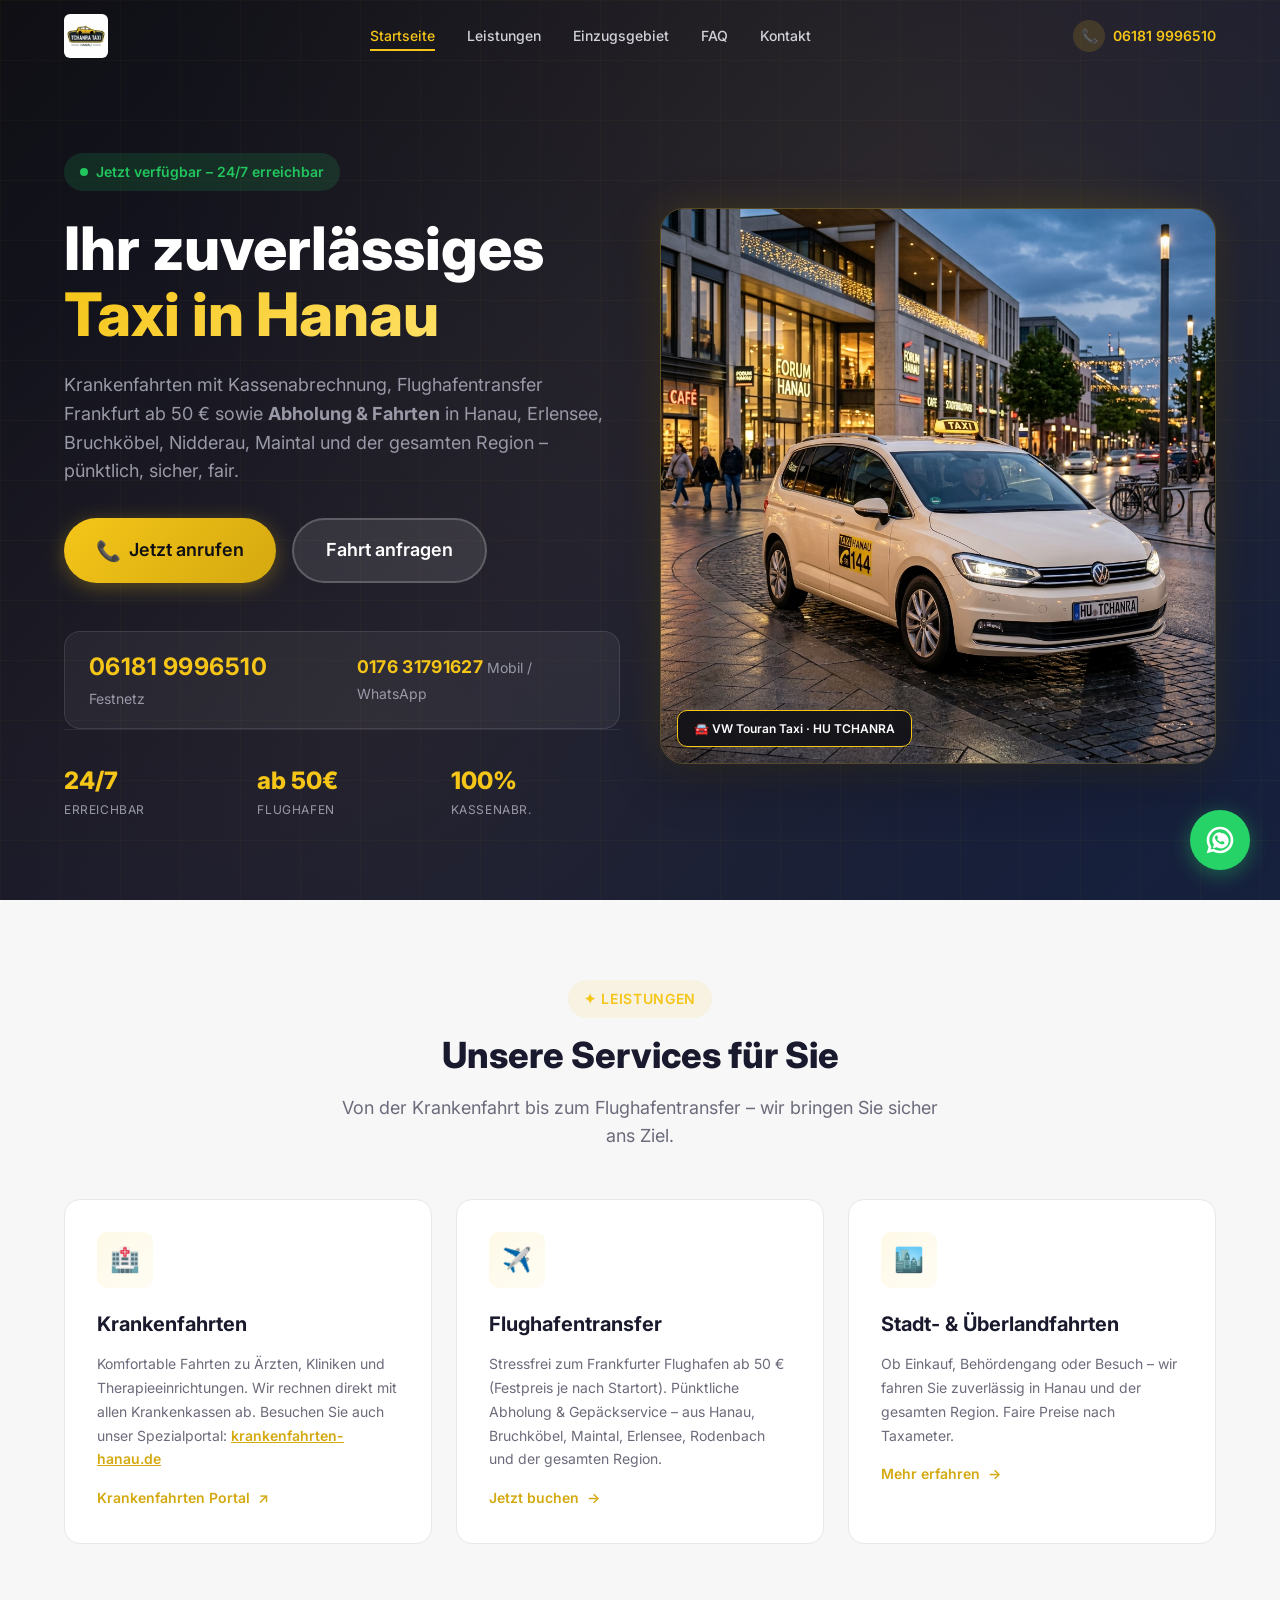
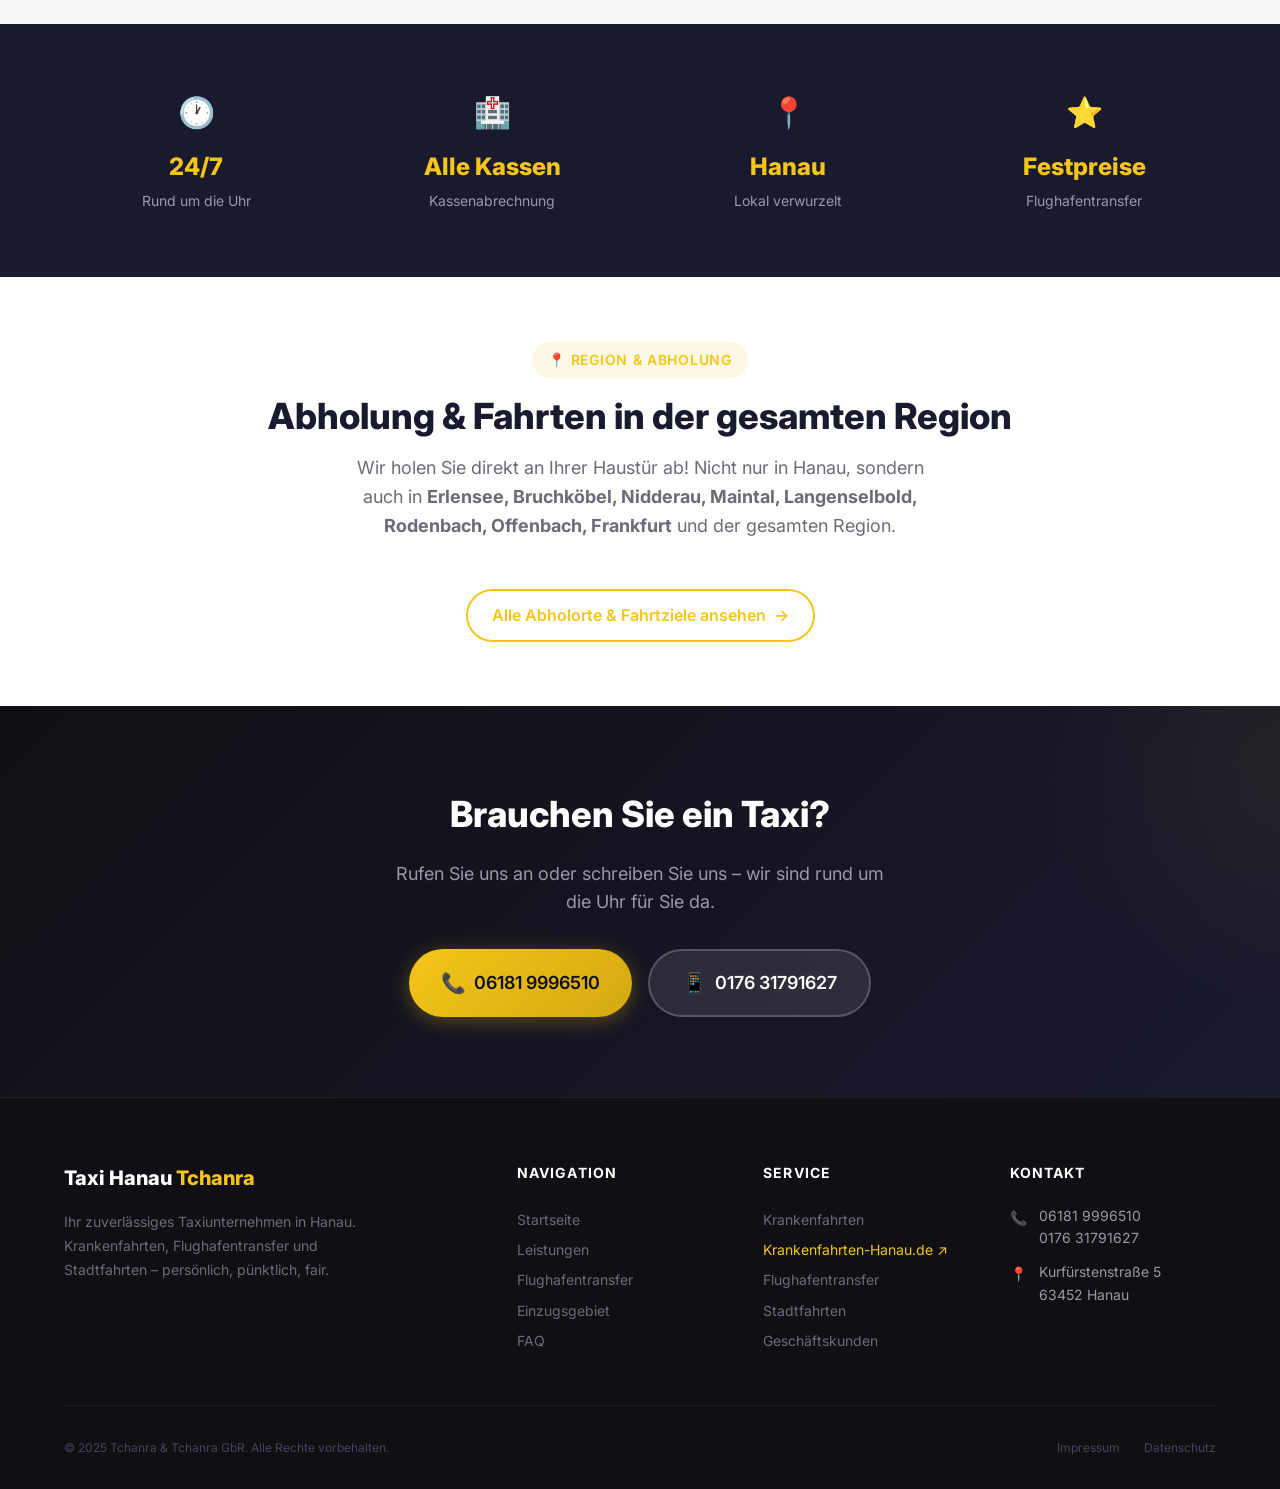
==== index.html @ 3e9ccf95 "Fix WhatsApp link phone number to 017631791627" ====
<!DOCTYPE html>
<html lang="de">
<head>
  <meta charset="UTF-8">
  <meta name="viewport" content="width=device-width, initial-scale=1.0">

  <!-- SEO -->
  <title>Taxi Hanau Tchanra – Ihr zuverlässiges Taxi in Hanau | Krankenfahrten & Flughafentransfer</title>
  <meta name="description" content="Taxi Hanau Tchanra – Ihr Taxiunternehmen in Hanau. Krankenfahrten mit Kassenabrechnung, Flughafentransfer Frankfurt ab 50 €, Stadt- & Überlandfahrten. Jetzt anrufen: 06181 9996510">
  <meta name="keywords" content="Taxi Hanau, Taxi Hanau bestellen, Krankenfahrten Hanau, Flughafentransfer Hanau Frankfurt, Taxi Tchanra">
  <meta name="robots" content="index, follow">
  <link rel="canonical" href="https://taxi-hanau-tchanra.de/">

  <!-- Open Graph -->
  <meta property="og:title" content="Taxi Hanau Tchanra – Ihr zuverlässiges Taxi in Hanau">
  <meta property="og:description" content="Krankenfahrten, Flughafentransfer Frankfurt ab 50 €, Stadt- & Überlandfahrten. 24/7 erreichbar.">
  <meta property="og:type" content="website">
  <meta property="og:url" content="https://taxi-hanau-tchanra.de/">
  <meta property="og:locale" content="de_DE">

  <!-- Security Headers -->
  <meta http-equiv="X-Content-Type-Options" content="nosniff">
  <meta http-equiv="X-Frame-Options" content="SAMEORIGIN">
  <meta http-equiv="Referrer-Policy" content="strict-origin-when-cross-origin">

  <!-- Styles -->
  <link rel="stylesheet" href="css/style.css">

  <!-- Favicon -->
  <link rel="icon" href="data:image/svg+xml,<svg xmlns='http://www.w3.org/2000/svg' viewBox='0 0 100 100'><text y='.9em' font-size='90'>🚕</text></svg>">

  <!-- Schema.org Structured Data -->
  <script type="application/ld+json">
  {
    "@context": "https://schema.org",
    "@type": "TaxiService",
    "name": "Taxi Hanau Tchanra",
    "alternateName": "Tchanra & Tchanra GbR",
    "description": "Taxiunternehmen in Hanau mit Schwerpunkt auf Krankenfahrten und Flughafentransfers.",
    "url": "https://taxi-hanau-tchanra.de",
    "telephone": ["+4961819996510", "+4917631791627"],
    "address": {
      "@type": "PostalAddress",
      "streetAddress": "Kurfürstenstraße 5",
      "addressLocality": "Hanau",
      "postalCode": "63452",
      "addressRegion": "Hessen",
      "addressCountry": "DE"
    },
    "geo": {
      "@type": "GeoCoordinates",
      "latitude": "50.1268",
      "longitude": "8.9169"
    },
    "openingHoursSpecification": {
      "@type": "OpeningHoursSpecification",
      "dayOfWeek": ["Monday","Tuesday","Wednesday","Thursday","Friday","Saturday","Sunday"],
      "opens": "00:00",
      "closes": "23:59"
    },
    "areaServed": [
      {"@type": "City", "name": "Hanau"},
      {"@type": "City", "name": "Frankfurt am Main"},
      {"@type": "City", "name": "Offenbach am Main"},
      {"@type": "City", "name": "Maintal"},
      {"@type": "City", "name": "Bruchköbel"},
      {"@type": "City", "name": "Erlensee"},
      {"@type": "City", "name": "Langenselbold"},
      {"@type": "City", "name": "Rodenbach"},
      {"@type": "City", "name": "Großkrotzenburg"},
      {"@type": "City", "name": "Nidderau"},
      {"@type": "City", "name": "Gelnhausen"},
      {"@type": "City", "name": "Rodgau"}
    ],
    "priceRange": "€€",
    "paymentAccepted": "Cash, EC-Karte, Kreditkarte",
    "currenciesAccepted": "EUR"
  }
  </script>
</head>
<body>

  <!-- Skip to Content -->
  <a href="#main" class="skip-link">Zum Inhalt springen</a>

  <!-- ===== HEADER ===== -->
  <header class="header header--transparent" role="banner">
    <div class="container header__inner">
      <a href="index.html" class="header__logo" aria-label="Taxi Hanau Tchanra – Startseite">
        <img src="images/logo.png" alt="Taxi Hanau Tchanra Logo" class="header__logo-img">
      </a>

      <nav class="header__nav" role="navigation" aria-label="Hauptnavigation">
        <a href="index.html" class="header__nav-link header__nav-link--active">Startseite</a>
        <a href="leistungen.html" class="header__nav-link">Leistungen</a>
        <a href="einzugsgebiet.html" class="header__nav-link">Einzugsgebiet</a>
        <a href="faq.html" class="header__nav-link">FAQ</a>
        <a href="kontakt.html" class="header__nav-link">Kontakt</a>
      </nav>

      <a href="tel:+4961819996510" class="header__phone" data-tracking="phone-header" aria-label="Jetzt anrufen: 06181 9996510">
        <span class="header__phone-icon" aria-hidden="true">📞</span>
        <span>06181 9996510</span>
      </a>

      <button class="burger" aria-label="Menü öffnen" aria-expanded="false" aria-controls="main-nav">
        <span class="burger__line"></span>
        <span class="burger__line"></span>
        <span class="burger__line"></span>
      </button>
    </div>
  </header>

  <!-- ===== HERO ===== -->
  <main id="main">
    <section class="hero" aria-label="Willkommen bei Taxi Hanau Tchanra">
      <div class="hero__bg">
        <div class="hero__bg-grid"></div>
      </div>
      <div class="hero__float hero__float--1"></div>
      <div class="hero__float hero__float--2"></div>

      <div class="container">
        <div class="hero__grid">
          <div class="hero__content">
            <div class="hero__badge">
              <span class="hero__badge-dot" aria-hidden="true"></span>
              Jetzt verfügbar – 24/7 erreichbar
            </div>

            <h1 class="hero__title">
              Ihr zuverlässiges<br>
              <span class="hero__title-highlight">Taxi in Hanau</span>
            </h1>

            <p class="hero__subtitle">
              Krankenfahrten mit Kassenabrechnung, Flughafentransfer Frankfurt ab 50&nbsp;€ sowie 
              <strong>Abholung &amp; Fahrten</strong> in Hanau, Erlensee, Bruchköbel, Nidderau, Maintal und der gesamten Region – pünktlich, sicher, fair.
            </p>

            <div class="hero__actions">
              <a href="tel:+4961819996510" class="btn btn-primary btn-lg" data-tracking="cta-hero-call" id="hero-cta-call">
                <span class="btn-icon" aria-hidden="true">📞</span>
                Jetzt anrufen
              </a>
              <a href="kontakt.html" class="btn btn-secondary btn-lg" data-tracking="cta-hero-contact" id="hero-cta-contact">
                Fahrt anfragen
              </a>
            </div>

            <div class="hero__phone-main">
              <div>
                <a href="tel:+4961819996510" class="hero__phone-number">06181 9996510</a>
                <span class="hero__phone-label">Festnetz</span>
              </div>
              <div style="margin-left: 1.5rem;">
                <a href="tel:+4917631791627" class="hero__phone-number" style="font-size:1.1rem;">0176 31791627</a>
                <span class="hero__phone-label">Mobil / WhatsApp</span>
              </div>
            </div>

            <div class="hero__stats">
              <div>
                <div class="hero__stat-value">24/7</div>
                <div class="hero__stat-label">Erreichbar</div>
              </div>
              <div>
                <div class="hero__stat-value">ab 50€</div>
                <div class="hero__stat-label">Flughafen</div>
              </div>
              <div>
                <div class="hero__stat-value">100%</div>
                <div class="hero__stat-label">Kassenabr.</div>
              </div>
            </div>
          </div>

          <!-- Hero Media (Touran Photo) -->
          <div class="hero__media">
            <img src="images/hero-touran.jpg" alt="Taxi Hanau Tchanra VW Touran" class="hero__img">
            <div class="hero__media-tag">🚘 VW Touran Taxi · HU TCHANRA</div>
          </div>
        </div>
      </div>
    </section>

    <!-- ===== SERVICES ===== -->
    <section class="services" id="services" aria-label="Unsere Leistungen">
      <div class="container">
        <div class="text-center">
          <span class="section-badge reveal">✦ Leistungen</span>
          <h2 class="section-title reveal">Unsere Services für Sie</h2>
          <p class="section-subtitle reveal">Von der Krankenfahrt bis zum Flughafentransfer – wir bringen Sie sicher ans Ziel.</p>
        </div>

        <div class="services__grid">
          <!-- Krankenfahrten -->
          <div class="service-card reveal" id="service-krankenfahrten">
            <div class="service-card__icon" aria-hidden="true">🏥</div>
            <h3 class="service-card__title">Krankenfahrten</h3>
            <p class="service-card__text">
              Komfortable Fahrten zu Ärzten, Kliniken und Therapieeinrichtungen. 
              Wir rechnen direkt mit allen Krankenkassen ab. 
              Besuchen Sie auch unser Spezialportal: <a href="https://krankenfahrten-hanau.de/" target="_blank" rel="noopener noreferrer" style="color: var(--color-gold-dark); font-weight:600; text-decoration:underline;">krankenfahrten-hanau.de</a>
            </p>
            <a href="https://krankenfahrten-hanau.de/" target="_blank" rel="noopener noreferrer" class="service-card__link">
              Krankenfahrten Portal <span aria-hidden="true">↗</span>
            </a>
          </div>

          <!-- Flughafentransfer -->
          <div class="service-card reveal" id="service-flughafentransfer">
            <div class="service-card__icon" aria-hidden="true">✈️</div>
            <h3 class="service-card__title">Flughafentransfer</h3>
            <p class="service-card__text">
              Stressfrei zum Frankfurter Flughafen ab 50&nbsp;€ (Festpreis je nach Startort). 
              Pünktliche Abholung &amp; Gepäckservice – aus Hanau, Bruchköbel, Maintal, Erlensee, Rodenbach und der gesamten Region.
            </p>
            <a href="flughafentransfer.html" class="service-card__link">
              Jetzt buchen <span aria-hidden="true">→</span>
            </a>
          </div>

          <!-- Stadtfahrten -->
          <div class="service-card reveal" id="service-stadtfahrten">
            <div class="service-card__icon" aria-hidden="true">🏙️</div>
            <h3 class="service-card__title">Stadt- & Überlandfahrten</h3>
            <p class="service-card__text">
              Ob Einkauf, Behördengang oder Besuch – wir fahren Sie zuverlässig 
              in Hanau und der gesamten Region. Faire Preise nach Taxameter.
            </p>
            <a href="leistungen.html#stadtfahrten" class="service-card__link">
              Mehr erfahren <span aria-hidden="true">→</span>
            </a>
          </div>
        </div>
      </div>
    </section>

    <!-- ===== TRUST BAR ===== -->
    <section class="trust" aria-label="Warum Taxi Tchanra?">
      <div class="container">
        <div class="trust__grid">
          <div class="trust__item reveal">
            <div class="trust__icon" aria-hidden="true">🕐</div>
            <div class="trust__value">24/7</div>
            <div class="trust__label">Rund um die Uhr</div>
          </div>
          <div class="trust__item reveal">
            <div class="trust__icon" aria-hidden="true">🏥</div>
            <div class="trust__value">Alle Kassen</div>
            <div class="trust__label">Kassenabrechnung</div>
          </div>
          <div class="trust__item reveal">
            <div class="trust__icon" aria-hidden="true">📍</div>
            <div class="trust__value">Hanau</div>
            <div class="trust__label">Lokal verwurzelt</div>
          </div>
          <div class="trust__item reveal">
            <div class="trust__icon" aria-hidden="true">⭐</div>
            <div class="trust__value">Festpreise</div>
            <div class="trust__label">Flughafentransfer</div>
          </div>
        </div>
      </div>
    </section>

    <!-- ===== EINZUGSGEBIET PREVIEW ===== -->
    <section class="content-section" aria-label="Unser Einzugsgebiet">
      <div class="container text-center">
        <span class="section-badge reveal">📍 Region &amp; Abholung</span>
        <h2 class="section-title reveal">Abholung &amp; Fahrten in der gesamten Region</h2>
        <p class="section-subtitle reveal">
          Wir holen Sie direkt an Ihrer Haustür ab! Nicht nur in Hanau, sondern auch in 
          <strong>Erlensee, Bruchköbel, Nidderau, Maintal, Langenselbold, Rodenbach, Offenbach, Frankfurt</strong> 
          und der gesamten Region.
        </p>
        <a href="einzugsgebiet.html" class="btn btn-outline reveal">
          Alle Abholorte &amp; Fahrtziele ansehen <span aria-hidden="true">→</span>
        </a>
      </div>
    </section>

    <!-- ===== CTA ===== -->
    <section class="cta-section" aria-label="Jetzt Taxi bestellen">
      <div class="container cta-section__inner">
        <h2 class="cta-section__title reveal">Brauchen Sie ein Taxi?</h2>
        <p class="cta-section__text reveal">
          Rufen Sie uns an oder schreiben Sie uns – wir sind rund um die Uhr für Sie da.
        </p>
        <div class="cta-section__actions reveal">
          <a href="tel:+4961819996510" class="btn btn-primary btn-lg" data-tracking="cta-bottom-call" id="bottom-cta-call">
            <span class="btn-icon" aria-hidden="true">📞</span>
            06181 9996510
          </a>
          <a href="tel:+4917631791627" class="btn btn-secondary btn-lg" data-tracking="cta-bottom-mobile" id="bottom-cta-mobile">
            <span class="btn-icon" aria-hidden="true">📱</span>
            0176 31791627
          </a>
        </div>
      </div>
    </section>
  </main>

  <!-- ===== FOOTER ===== -->
  <footer class="footer" role="contentinfo">
    <div class="container">
      <div class="footer__grid">
        <div>
          <div class="footer__brand-name">Taxi Hanau <span class="text-gold">Tchanra</span></div>
          <p class="footer__brand-text">
            Ihr zuverlässiges Taxiunternehmen in Hanau. Krankenfahrten, 
            Flughafentransfer und Stadtfahrten – persönlich, pünktlich, fair.
          </p>
        </div>

        <div>
          <h3 class="footer__heading">Navigation</h3>
          <a href="index.html" class="footer__link">Startseite</a>
          <a href="leistungen.html" class="footer__link">Leistungen</a>
          <a href="flughafentransfer.html" class="footer__link">Flughafentransfer</a>
          <a href="einzugsgebiet.html" class="footer__link">Einzugsgebiet</a>
          <a href="faq.html" class="footer__link">FAQ</a>
        </div>

        <div>
          <h3 class="footer__heading">Service</h3>
          <a href="leistungen.html#krankenfahrten" class="footer__link">Krankenfahrten</a>
          <a href="https://krankenfahrten-hanau.de/" target="_blank" rel="noopener noreferrer" class="footer__link" style="color: var(--color-gold);">Krankenfahrten-Hanau.de ↗</a>
          <a href="flughafentransfer.html" class="footer__link">Flughafentransfer</a>
          <a href="leistungen.html#stadtfahrten" class="footer__link">Stadtfahrten</a>
          <a href="leistungen.html#geschaeftskunden" class="footer__link">Geschäftskunden</a>
        </div>

        <div>
          <h3 class="footer__heading">Kontakt</h3>
          <div class="footer__contact-item">
            <span class="footer__contact-icon" aria-hidden="true">📞</span>
            <div>
              <a href="tel:+4961819996510">06181 9996510</a><br>
              <a href="tel:+4917631791627">0176 31791627</a>
            </div>
          </div>
          <div class="footer__contact-item">
            <span class="footer__contact-icon" aria-hidden="true">📍</span>
            <div>Kurfürstenstraße 5<br>63452 Hanau</div>
          </div>
        </div>
      </div>

      <div class="footer__bottom">
        <p class="footer__copyright">&copy; 2025 Tchanra &amp; Tchanra GbR. Alle Rechte vorbehalten.</p>
        <div class="footer__legal">
          <a href="kontakt.html#impressum">Impressum</a>
          <a href="kontakt.html#datenschutz">Datenschutz</a>
        </div>
      </div>
    </div>
  </footer>

  <!-- ===== MOBILE STICKY CTA ===== -->
  <div class="mobile-cta" aria-label="Schnellkontakt">
    <div class="mobile-cta__inner">
      <a href="tel:+4961819996510" class="mobile-cta__btn mobile-cta__btn--primary" data-tracking="mobile-sticky-call">
        📞 Anrufen
      </a>
      <a href="kontakt.html" class="mobile-cta__btn mobile-cta__btn--secondary" data-tracking="mobile-sticky-contact">
        ✉️ Nachricht
      </a>
    </div>
  </div>

  <!-- Scripts -->
  <script src="js/main.js"></script>
</body>
</html>
---- css/style.css ----
/* ============================================================
   TAXI HANAU TCHANRA – Design System
   Modern, mobile-first, taxi-themed (black/gold)
   ============================================================ */

/* ---------- Google Fonts ---------- */
@import url('https://fonts.googleapis.com/css2?family=Inter:wght@400;500;600;700;800&display=swap');

/* ---------- CSS Custom Properties ---------- */
:root {
  /* Colors */
  --color-black: #0f0f14;
  --color-dark: #1a1a2e;
  --color-dark-2: #16213e;
  --color-dark-card: #1e1e30;
  --color-gold: #f5c518;
  --color-gold-dark: #d4a910;
  --color-gold-light: #ffe066;
  --color-white: #ffffff;
  --color-gray-100: #f7f7f8;
  --color-gray-200: #e8e8ec;
  --color-gray-300: #d1d1d8;
  --color-gray-400: #9999a7;
  --color-gray-500: #6b6b7b;
  --color-gray-600: #45455a;
  --color-green: #22c55e;
  --color-red: #ef4444;

  /* Typography */
  --font-family: 'Inter', -apple-system, BlinkMacSystemFont, 'Segoe UI', sans-serif;
  --fs-xs: 0.75rem;
  --fs-sm: 0.875rem;
  --fs-base: 1rem;
  --fs-lg: 1.125rem;
  --fs-xl: 1.25rem;
  --fs-2xl: 1.5rem;
  --fs-3xl: 1.875rem;
  --fs-4xl: 2.25rem;
  --fs-5xl: 3rem;
  --fs-6xl: 3.75rem;

  /* Spacing */
  --space-1: 0.25rem;
  --space-2: 0.5rem;
  --space-3: 0.75rem;
  --space-4: 1rem;
  --space-5: 1.25rem;
  --space-6: 1.5rem;
  --space-8: 2rem;
  --space-10: 2.5rem;
  --space-12: 3rem;
  --space-16: 4rem;
  --space-20: 5rem;
  --space-24: 6rem;

  /* Layout */
  --max-width: 1200px;
  --header-height: 72px;

  /* Border Radius */
  --radius-sm: 6px;
  --radius-md: 10px;
  --radius-lg: 16px;
  --radius-xl: 24px;
  --radius-full: 9999px;

  /* Shadows */
  --shadow-sm: 0 1px 3px rgba(0,0,0,0.12);
  --shadow-md: 0 4px 12px rgba(0,0,0,0.15);
  --shadow-lg: 0 8px 30px rgba(0,0,0,0.2);
  --shadow-xl: 0 16px 50px rgba(0,0,0,0.3);
  --shadow-gold: 0 4px 20px rgba(245,197,24,0.3);
  --shadow-gold-lg: 0 8px 40px rgba(245,197,24,0.4);

  /* Transitions */
  --transition-fast: 0.15s ease;
  --transition-base: 0.3s ease;
  --transition-slow: 0.5s ease;
  --transition-spring: 0.4s cubic-bezier(0.34, 1.56, 0.64, 1);
}

/* ---------- Reset & Base ---------- */
*, *::before, *::after {
  margin: 0;
  padding: 0;
  box-sizing: border-box;
}

html {
  scroll-behavior: smooth;
  -webkit-text-size-adjust: 100%;
}

body {
  font-family: var(--font-family);
  font-size: var(--fs-base);
  line-height: 1.6;
  color: var(--color-dark);
  background-color: var(--color-white);
  -webkit-font-smoothing: antialiased;
  -moz-osx-font-smoothing: grayscale;
  overflow-x: hidden;
}

img {
  max-width: 100%;
  height: auto;
  display: block;
}

a {
  color: inherit;
  text-decoration: none;
  transition: color var(--transition-fast);
}

ul, ol {
  list-style: none;
}

button, input, textarea, select {
  font-family: inherit;
  font-size: inherit;
  border: none;
  outline: none;
  background: none;
}

button {
  cursor: pointer;
}

/* ---------- Utility Classes ---------- */
.container {
  width: 100%;
  max-width: var(--max-width);
  margin: 0 auto;
  padding: 0 var(--space-6);
}

.sr-only {
  position: absolute;
  width: 1px;
  height: 1px;
  padding: 0;
  margin: -1px;
  overflow: hidden;
  clip: rect(0,0,0,0);
  white-space: nowrap;
  border: 0;
}

.section-padding {
  padding: var(--space-20) 0;
}

.text-center {
  text-align: center;
}

.text-gold {
  color: var(--color-gold);
}

/* ---------- Typography ---------- */
.section-badge {
  display: inline-flex;
  align-items: center;
  gap: var(--space-2);
  padding: var(--space-2) var(--space-4);
  border-radius: var(--radius-full);
  background: rgba(245, 197, 24, 0.1);
  color: var(--color-gold);
  font-size: var(--fs-sm);
  font-weight: 600;
  text-transform: uppercase;
  letter-spacing: 0.05em;
  margin-bottom: var(--space-4);
}

.section-title {
  font-size: var(--fs-3xl);
  font-weight: 800;
  line-height: 1.2;
  margin-bottom: var(--space-4);
}

.section-subtitle {
  font-size: var(--fs-lg);
  color: var(--color-gray-500);
  max-width: 600px;
  margin: 0 auto var(--space-12);
}

@media (min-width: 768px) {
  .section-title {
    font-size: var(--fs-4xl);
  }
}

/* ---------- Buttons ---------- */
.btn {
  display: inline-flex;
  align-items: center;
  justify-content: center;
  gap: var(--space-2);
  padding: var(--space-3) var(--space-6);
  border-radius: var(--radius-full);
  font-weight: 600;
  font-size: var(--fs-base);
  text-align: center;
  transition: all var(--transition-base);
  white-space: nowrap;
  position: relative;
  overflow: hidden;
}

.btn::after {
  content: '';
  position: absolute;
  inset: 0;
  border-radius: inherit;
  opacity: 0;
  transition: opacity var(--transition-fast);
  background: linear-gradient(135deg, rgba(255,255,255,0.2), transparent);
}

.btn:hover::after {
  opacity: 1;
}

.btn-primary {
  background: linear-gradient(135deg, var(--color-gold), var(--color-gold-dark));
  color: var(--color-black);
  box-shadow: var(--shadow-gold);
}

.btn-primary:hover {
  transform: translateY(-2px);
  box-shadow: var(--shadow-gold-lg);
}

.btn-primary:active {
  transform: translateY(0);
}

.btn-secondary {
  background: rgba(255,255,255,0.1);
  color: var(--color-white);
  border: 2px solid rgba(255,255,255,0.2);
  backdrop-filter: blur(10px);
}

.btn-secondary:hover {
  background: rgba(255,255,255,0.2);
  border-color: var(--color-gold);
  color: var(--color-gold);
  transform: translateY(-2px);
}

.btn-outline {
  background: transparent;
  color: var(--color-gold);
  border: 2px solid var(--color-gold);
}

.btn-outline:hover {
  background: var(--color-gold);
  color: var(--color-black);
  transform: translateY(-2px);
  box-shadow: var(--shadow-gold);
}

.btn-lg {
  padding: var(--space-4) var(--space-8);
  font-size: var(--fs-lg);
}

.btn-icon {
  font-size: var(--fs-xl);
}

/* ---------- Header / Navigation ---------- */
.header {
  position: fixed;
  top: 0;
  left: 0;
  right: 0;
  z-index: 1000;
  height: var(--header-height);
  transition: all var(--transition-base);
}

.header--transparent {
  background: transparent;
}

.header--scrolled {
  background: rgba(15, 15, 20, 0.95);
  backdrop-filter: blur(20px);
  box-shadow: 0 2px 20px rgba(0,0,0,0.3);
}

.header__inner {
  display: flex;
  align-items: center;
  justify-content: space-between;
  height: 100%;
}

.header__logo {
  display: flex;
  align-items: center;
  gap: var(--space-3);
  font-size: var(--fs-xl);
  font-weight: 800;
  color: var(--color-white);
  z-index: 1001;
}

.header__logo-icon {
  width: 40px;
  height: 40px;
  border-radius: var(--radius-md);
  background: linear-gradient(135deg, var(--color-gold), var(--color-gold-dark));
  display: flex;
  align-items: center;
  justify-content: center;
  font-size: var(--fs-xl);
  color: var(--color-black);
}

.header__nav {
  display: none;
}

.header__nav--open {
  display: flex;
  position: fixed;
  inset: 0;
  background: rgba(15, 15, 20, 0.98);
  backdrop-filter: blur(20px);
  flex-direction: column;
  align-items: center;
  justify-content: center;
  gap: var(--space-8);
  z-index: 1000;
}

.header__nav-link {
  color: var(--color-gray-300);
  font-weight: 500;
  font-size: var(--fs-lg);
  transition: color var(--transition-fast);
  position: relative;
}

.header__nav-link::after {
  content: '';
  position: absolute;
  bottom: -4px;
  left: 0;
  width: 0;
  height: 2px;
  background: var(--color-gold);
  transition: width var(--transition-base);
}

.header__nav-link:hover,
.header__nav-link--active {
  color: var(--color-gold);
}

.header__nav-link:hover::after,
.header__nav-link--active::after {
  width: 100%;
}

.header__phone {
  display: none;
  align-items: center;
  gap: var(--space-2);
  color: var(--color-gold);
  font-weight: 600;
  font-size: var(--fs-sm);
}

.header__phone-icon {
  width: 32px;
  height: 32px;
  border-radius: var(--radius-full);
  background: rgba(245,197,24,0.15);
  display: flex;
  align-items: center;
  justify-content: center;
  animation: pulse-ring 2s infinite;
}

.burger {
  display: flex;
  flex-direction: column;
  gap: 5px;
  width: 28px;
  cursor: pointer;
  z-index: 1001;
  background: none;
  border: none;
  padding: 4px;
}

.burger__line {
  width: 100%;
  height: 2.5px;
  background: var(--color-white);
  border-radius: 2px;
  transition: all var(--transition-base);
  transform-origin: center;
}

.burger--open .burger__line:nth-child(1) {
  transform: translateY(7.5px) rotate(45deg);
}

.burger--open .burger__line:nth-child(2) {
  opacity: 0;
  transform: scaleX(0);
}

.burger--open .burger__line:nth-child(3) {
  transform: translateY(-7.5px) rotate(-45deg);
}

@media (min-width: 768px) {
  .header__nav {
    display: flex;
    align-items: center;
    gap: var(--space-8);
  }

  .header__nav-link {
    font-size: var(--fs-sm);
  }

  .header__phone {
    display: flex;
  }

  .burger {
    display: none;
  }
}

/* ---------- Hero Section ---------- */
.hero {
  position: relative;
  min-height: 100vh;
  display: flex;
  align-items: center;
  background: linear-gradient(135deg, var(--color-black) 0%, var(--color-dark) 50%, var(--color-dark-2) 100%);
  overflow: hidden;
  padding-top: var(--header-height);
}

.hero__bg {
  position: absolute;
  inset: 0;
  z-index: 0;
}

.hero__bg::before {
  content: '';
  position: absolute;
  inset: 0;
  background: radial-gradient(ellipse at 70% 20%, rgba(245,197,24,0.08) 0%, transparent 60%),
              radial-gradient(ellipse at 30% 80%, rgba(245,197,24,0.05) 0%, transparent 50%);
  z-index: 1;
}

.hero__bg-grid {
  position: absolute;
  inset: 0;
  background-image:
    linear-gradient(rgba(245,197,24,0.03) 1px, transparent 1px),
    linear-gradient(90deg, rgba(245,197,24,0.03) 1px, transparent 1px);
  background-size: 60px 60px;
  z-index: 0;
}

.header__logo-img {
  height: 44px;
  width: auto;
  border-radius: var(--radius-sm);
  display: block;
}

.hero__grid {
  display: grid;
  gap: var(--space-10);
  align-items: center;
  position: relative;
  z-index: 2;
}

@media (min-width: 992px) {
  .hero__grid {
    grid-template-columns: 1fr 1fr;
  }
}

.hero__media {
  position: relative;
  border-radius: var(--radius-xl);
  overflow: hidden;
  box-shadow: var(--shadow-xl), 0 0 40px rgba(245,197,24,0.15);
  border: 1px solid rgba(245,197,24,0.25);
  animation: fadeInUp 0.8s ease 0.3s both;
}

.hero__img {
  width: 100%;
  height: auto;
  object-fit: cover;
  display: block;
  transition: transform var(--transition-slow);
}

.hero__media:hover .hero__img {
  transform: scale(1.03);
}

.hero__media-tag {
  position: absolute;
  bottom: var(--space-4);
  left: var(--space-4);
  background: rgba(15,15,20,0.85);
  backdrop-filter: blur(10px);
  border: 1px solid var(--color-gold);
  color: var(--color-white);
  padding: var(--space-2) var(--space-4);
  border-radius: var(--radius-md);
  font-size: var(--fs-xs);
  font-weight: 600;
}

.hero__content {
  position: relative;
  z-index: 2;
}

.hero__badge {
  display: inline-flex;
  align-items: center;
  gap: var(--space-2);
  padding: var(--space-2) var(--space-4);
  border-radius: var(--radius-full);
  background: rgba(34, 197, 94, 0.15);
  color: var(--color-green);
  font-size: var(--fs-sm);
  font-weight: 600;
  margin-bottom: var(--space-6);
  animation: fadeInUp 0.6s ease both;
}

.hero__badge-dot {
  width: 8px;
  height: 8px;
  border-radius: 50%;
  background: var(--color-green);
  animation: blink 2s infinite;
}

.hero__title {
  font-size: var(--fs-4xl);
  font-weight: 800;
  color: var(--color-white);
  line-height: 1.1;
  margin-bottom: var(--space-6);
  animation: fadeInUp 0.6s ease 0.1s both;
}

.hero__title-highlight {
  background: linear-gradient(135deg, var(--color-gold), var(--color-gold-light));
  -webkit-background-clip: text;
  -webkit-text-fill-color: transparent;
  background-clip: text;
}

.hero__subtitle {
  font-size: var(--fs-lg);
  color: var(--color-gray-400);
  margin-bottom: var(--space-8);
  max-width: 540px;
  animation: fadeInUp 0.6s ease 0.2s both;
}

.hero__actions {
  display: flex;
  flex-wrap: wrap;
  gap: var(--space-4);
  margin-bottom: var(--space-12);
  animation: fadeInUp 0.6s ease 0.3s both;
}

.hero__phone-main {
  display: flex;
  align-items: center;
  gap: var(--space-4);
  padding: var(--space-4) var(--space-6);
  border-radius: var(--radius-lg);
  background: rgba(255,255,255,0.05);
  border: 1px solid rgba(255,255,255,0.1);
  animation: fadeInUp 0.6s ease 0.4s both;
}

.hero__phone-number {
  font-size: var(--fs-2xl);
  font-weight: 700;
  color: var(--color-gold);
  letter-spacing: 0.02em;
}

.hero__phone-label {
  font-size: var(--fs-sm);
  color: var(--color-gray-400);
}

.hero__stats {
  display: grid;
  grid-template-columns: repeat(3, 1fr);
  gap: var(--space-6);
  padding-top: var(--space-8);
  border-top: 1px solid rgba(255,255,255,0.08);
  animation: fadeInUp 0.6s ease 0.5s both;
}

.hero__stat-value {
  font-size: var(--fs-2xl);
  font-weight: 800;
  color: var(--color-gold);
}

.hero__stat-label {
  font-size: var(--fs-xs);
  color: var(--color-gray-400);
  text-transform: uppercase;
  letter-spacing: 0.05em;
}

/* Floating elements */
.hero__float {
  position: absolute;
  z-index: 1;
  pointer-events: none;
}

.hero__float--1 {
  top: 15%;
  right: 5%;
  width: 300px;
  height: 300px;
  border-radius: 50%;
  background: radial-gradient(circle, rgba(245,197,24,0.06) 0%, transparent 70%);
  animation: float 8s ease-in-out infinite;
}

.hero__float--2 {
  bottom: 10%;
  right: 15%;
  width: 200px;
  height: 200px;
  border-radius: 50%;
  background: radial-gradient(circle, rgba(245,197,24,0.04) 0%, transparent 70%);
  animation: float 6s ease-in-out infinite reverse;
}

@media (min-width: 768px) {
  .hero__title {
    font-size: var(--fs-5xl);
  }
}

@media (min-width: 1024px) {
  .hero__title {
    font-size: var(--fs-6xl);
  }
}

/* ---------- Service Cards ---------- */
.services {
  padding: var(--space-20) 0;
  background: var(--color-gray-100);
}

.services__grid {
  display: grid;
  gap: var(--space-6);
  margin-top: var(--space-12);
}

@media (min-width: 640px) {
  .services__grid {
    grid-template-columns: repeat(2, 1fr);
  }
}

@media (min-width: 1024px) {
  .services__grid {
    grid-template-columns: repeat(3, 1fr);
  }
}

.service-card {
  background: var(--color-white);
  border-radius: var(--radius-lg);
  padding: var(--space-8);
  border: 1px solid var(--color-gray-200);
  transition: all var(--transition-base);
  position: relative;
  overflow: hidden;
}

.service-card::before {
  content: '';
  position: absolute;
  top: 0;
  left: 0;
  right: 0;
  height: 3px;
  background: linear-gradient(90deg, var(--color-gold), var(--color-gold-dark));
  transform: scaleX(0);
  transition: transform var(--transition-base);
}

.service-card:hover {
  transform: translateY(-6px);
  box-shadow: var(--shadow-lg);
  border-color: rgba(245,197,24,0.2);
}

.service-card:hover::before {
  transform: scaleX(1);
}

.service-card__icon {
  width: 56px;
  height: 56px;
  border-radius: var(--radius-md);
  background: linear-gradient(135deg, rgba(245,197,24,0.1), rgba(245,197,24,0.05));
  display: flex;
  align-items: center;
  justify-content: center;
  font-size: var(--fs-2xl);
  margin-bottom: var(--space-5);
}

.service-card__title {
  font-size: var(--fs-xl);
  font-weight: 700;
  margin-bottom: var(--space-3);
  color: var(--color-dark);
}

.service-card__text {
  color: var(--color-gray-500);
  font-size: var(--fs-sm);
  line-height: 1.7;
}

.service-card__link {
  display: inline-flex;
  align-items: center;
  gap: var(--space-2);
  margin-top: var(--space-4);
  color: var(--color-gold-dark);
  font-weight: 600;
  font-size: var(--fs-sm);
  transition: gap var(--transition-base);
}

.service-card__link:hover {
  gap: var(--space-3);
}

/* ---------- Trust Bar ---------- */
.trust {
  padding: var(--space-16) 0;
  background: var(--color-dark);
}

.trust__grid {
  display: grid;
  grid-template-columns: repeat(2, 1fr);
  gap: var(--space-8);
}

@media (min-width: 768px) {
  .trust__grid {
    grid-template-columns: repeat(4, 1fr);
  }
}

.trust__item {
  text-align: center;
}

.trust__icon {
  font-size: var(--fs-3xl);
  margin-bottom: var(--space-3);
}

.trust__value {
  font-size: var(--fs-2xl);
  font-weight: 800;
  color: var(--color-gold);
}

.trust__label {
  font-size: var(--fs-sm);
  color: var(--color-gray-400);
  margin-top: var(--space-1);
}

/* ---------- CTA Section ---------- */
.cta-section {
  padding: var(--space-20) 0;
  background: linear-gradient(135deg, var(--color-black) 0%, var(--color-dark) 100%);
  position: relative;
  overflow: hidden;
}

.cta-section::before {
  content: '';
  position: absolute;
  top: -50%;
  right: -20%;
  width: 500px;
  height: 500px;
  border-radius: 50%;
  background: radial-gradient(circle, rgba(245,197,24,0.06) 0%, transparent 70%);
}

.cta-section__inner {
  position: relative;
  z-index: 1;
  text-align: center;
}

.cta-section__title {
  font-size: var(--fs-3xl);
  font-weight: 800;
  color: var(--color-white);
  margin-bottom: var(--space-4);
}

.cta-section__text {
  font-size: var(--fs-lg);
  color: var(--color-gray-400);
  margin-bottom: var(--space-8);
  max-width: 500px;
  margin-left: auto;
  margin-right: auto;
}

.cta-section__actions {
  display: flex;
  flex-wrap: wrap;
  justify-content: center;
  gap: var(--space-4);
}

.cta-section__phone {
  font-size: var(--fs-2xl);
  font-weight: 700;
  color: var(--color-gold);
  margin-top: var(--space-6);
}

@media (min-width: 768px) {
  .cta-section__title {
    font-size: var(--fs-4xl);
  }
}

/* ---------- Footer ---------- */
.footer {
  background: var(--color-black);
  border-top: 1px solid rgba(255,255,255,0.06);
  padding: var(--space-16) 0 var(--space-8);
}

.footer__grid {
  display: grid;
  gap: var(--space-10);
  margin-bottom: var(--space-12);
}

@media (min-width: 768px) {
  .footer__grid {
    grid-template-columns: 2fr 1fr 1fr 1fr;
  }
}

.footer__brand-name {
  font-size: var(--fs-xl);
  font-weight: 800;
  color: var(--color-white);
  margin-bottom: var(--space-4);
}

.footer__brand-text {
  color: var(--color-gray-500);
  font-size: var(--fs-sm);
  line-height: 1.7;
  max-width: 300px;
}

.footer__heading {
  font-size: var(--fs-sm);
  font-weight: 700;
  color: var(--color-white);
  text-transform: uppercase;
  letter-spacing: 0.08em;
  margin-bottom: var(--space-5);
}

.footer__link {
  display: block;
  color: var(--color-gray-500);
  font-size: var(--fs-sm);
  padding: var(--space-1) 0;
  transition: color var(--transition-fast);
}

.footer__link:hover {
  color: var(--color-gold);
}

.footer__contact-item {
  display: flex;
  align-items: flex-start;
  gap: var(--space-3);
  color: var(--color-gray-400);
  font-size: var(--fs-sm);
  margin-bottom: var(--space-3);
}

.footer__contact-icon {
  color: var(--color-gold);
  flex-shrink: 0;
  margin-top: 2px;
}

.footer__bottom {
  padding-top: var(--space-8);
  border-top: 1px solid rgba(255,255,255,0.06);
  display: flex;
  flex-direction: column;
  align-items: center;
  gap: var(--space-4);
  text-align: center;
}

.footer__copyright {
  font-size: var(--fs-xs);
  color: var(--color-gray-600);
}

.footer__legal {
  display: flex;
  gap: var(--space-6);
}

.footer__legal a {
  font-size: var(--fs-xs);
  color: var(--color-gray-600);
  transition: color var(--transition-fast);
}

.footer__legal a:hover {
  color: var(--color-gold);
}

@media (min-width: 768px) {
  .footer__bottom {
    flex-direction: row;
    justify-content: space-between;
  }
}

/* ---------- Page Header (Subpages) ---------- */
.page-header {
  padding: calc(var(--header-height) + var(--space-16)) 0 var(--space-16);
  background: linear-gradient(135deg, var(--color-black) 0%, var(--color-dark) 100%);
  position: relative;
  overflow: hidden;
}

.page-header::before {
  content: '';
  position: absolute;
  inset: 0;
  background: radial-gradient(ellipse at 50% 0%, rgba(245,197,24,0.06) 0%, transparent 60%);
}

.page-header__content {
  position: relative;
  z-index: 1;
}

.page-header__title {
  font-size: var(--fs-3xl);
  font-weight: 800;
  color: var(--color-white);
  margin-bottom: var(--space-4);
}

.page-header__subtitle {
  font-size: var(--fs-lg);
  color: var(--color-gray-400);
  max-width: 600px;
}

@media (min-width: 768px) {
  .page-header {
    padding: calc(var(--header-height) + var(--space-20)) 0 var(--space-20);
  }
  .page-header__title {
    font-size: var(--fs-4xl);
  }
}

/* ---------- Content Sections (Subpages) ---------- */
.content-section {
  padding: var(--space-16) 0;
}

.content-section--alt {
  background: var(--color-gray-100);
}

.content-section--dark {
  background: var(--color-dark);
  color: var(--color-white);
}

/* ---------- Leistungen Cards ---------- */
.leistung-card {
  display: grid;
  gap: var(--space-8);
  padding: var(--space-10);
  border-radius: var(--radius-lg);
  background: var(--color-white);
  border: 1px solid var(--color-gray-200);
  margin-bottom: var(--space-8);
  transition: all var(--transition-base);
}

@media (min-width: 768px) {
  .leistung-card {
    grid-template-columns: auto 1fr;
    align-items: start;
  }
}

.leistung-card:hover {
  box-shadow: var(--shadow-md);
  border-color: rgba(245,197,24,0.2);
}

.leistung-card__icon-wrap {
  width: 72px;
  height: 72px;
  border-radius: var(--radius-lg);
  background: linear-gradient(135deg, var(--color-gold), var(--color-gold-dark));
  display: flex;
  align-items: center;
  justify-content: center;
  font-size: var(--fs-3xl);
}

.leistung-card__title {
  font-size: var(--fs-xl);
  font-weight: 700;
  margin-bottom: var(--space-3);
}

.leistung-card__text {
  color: var(--color-gray-500);
  line-height: 1.7;
  margin-bottom: var(--space-4);
}

.leistung-card__features {
  display: flex;
  flex-wrap: wrap;
  gap: var(--space-3);
}

.leistung-card__feature {
  display: inline-flex;
  align-items: center;
  gap: var(--space-2);
  padding: var(--space-1) var(--space-3);
  border-radius: var(--radius-full);
  background: rgba(245,197,24,0.08);
  color: var(--color-gold-dark);
  font-size: var(--fs-xs);
  font-weight: 600;
}

/* ---------- Einzugsgebiet ---------- */
.area-grid {
  display: grid;
  grid-template-columns: repeat(2, 1fr);
  gap: var(--space-4);
  margin-top: var(--space-8);
}

@media (min-width: 640px) {
  .area-grid {
    grid-template-columns: repeat(3, 1fr);
  }
}

@media (min-width: 1024px) {
  .area-grid {
    grid-template-columns: repeat(4, 1fr);
  }
}

.area-item {
  display: flex;
  align-items: center;
  gap: var(--space-3);
  padding: var(--space-4) var(--space-5);
  border-radius: var(--radius-md);
  background: var(--color-white);
  border: 1px solid var(--color-gray-200);
  font-weight: 500;
  transition: all var(--transition-base);
}

.area-item:hover {
  border-color: var(--color-gold);
  box-shadow: var(--shadow-sm);
  transform: translateY(-2px);
}

.area-item__icon {
  color: var(--color-gold);
  flex-shrink: 0;
}

.map-wrapper {
  margin-top: var(--space-12);
  border-radius: var(--radius-lg);
  overflow: hidden;
  border: 2px solid var(--color-gray-200);
  box-shadow: var(--shadow-md);
}

.map-wrapper iframe {
  width: 100%;
  height: 400px;
  border: 0;
}

/* ---------- FAQ Accordion ---------- */
.faq-list {
  max-width: 800px;
  margin: 0 auto;
}

.faq-item {
  border: 1px solid var(--color-gray-200);
  border-radius: var(--radius-md);
  margin-bottom: var(--space-4);
  overflow: hidden;
  transition: all var(--transition-base);
}

.faq-item:hover {
  border-color: rgba(245,197,24,0.3);
}

.faq-item--open {
  border-color: var(--color-gold);
  box-shadow: var(--shadow-sm);
}

.faq-question {
  width: 100%;
  display: flex;
  align-items: center;
  justify-content: space-between;
  gap: var(--space-4);
  padding: var(--space-5) var(--space-6);
  background: var(--color-white);
  cursor: pointer;
  font-weight: 600;
  font-size: var(--fs-base);
  text-align: left;
  color: var(--color-dark);
  transition: background var(--transition-fast);
}

.faq-question:hover {
  background: var(--color-gray-100);
}

.faq-item--open .faq-question {
  background: rgba(245,197,24,0.05);
}

.faq-icon {
  width: 24px;
  height: 24px;
  flex-shrink: 0;
  display: flex;
  align-items: center;
  justify-content: center;
  border-radius: var(--radius-full);
  background: var(--color-gray-100);
  transition: all var(--transition-base);
  font-size: var(--fs-sm);
  color: var(--color-gray-500);
}

.faq-item--open .faq-icon {
  background: var(--color-gold);
  color: var(--color-black);
  transform: rotate(180deg);
}

.faq-answer {
  max-height: 0;
  overflow: hidden;
  transition: max-height var(--transition-slow);
}

.faq-answer__inner {
  padding: 0 var(--space-6) var(--space-6);
  color: var(--color-gray-500);
  line-height: 1.8;
}

.faq-item--open .faq-answer {
  max-height: 500px;
}

/* ---------- Kontakt ---------- */
.contact-grid {
  display: grid;
  gap: var(--space-10);
}

@media (min-width: 768px) {
  .contact-grid {
    grid-template-columns: 1fr 1fr;
  }
}

.contact-info-card {
  display: flex;
  align-items: flex-start;
  gap: var(--space-4);
  padding: var(--space-6);
  border-radius: var(--radius-md);
  background: var(--color-gray-100);
  margin-bottom: var(--space-4);
  transition: all var(--transition-base);
}

.contact-info-card:hover {
  box-shadow: var(--shadow-sm);
  background: var(--color-white);
  border: 1px solid var(--color-gray-200);
}

.contact-info-card__icon {
  width: 48px;
  height: 48px;
  border-radius: var(--radius-md);
  background: linear-gradient(135deg, var(--color-gold), var(--color-gold-dark));
  display: flex;
  align-items: center;
  justify-content: center;
  font-size: var(--fs-xl);
  flex-shrink: 0;
}

.contact-info-card__title {
  font-weight: 700;
  margin-bottom: var(--space-1);
}

.contact-info-card__text {
  color: var(--color-gray-500);
  font-size: var(--fs-sm);
  line-height: 1.6;
}

.contact-info-card__text a {
  color: var(--color-gold-dark);
  font-weight: 600;
}

.contact-info-card__text a:hover {
  text-decoration: underline;
}

/* ---------- Forms ---------- */
.form {
  display: flex;
  flex-direction: column;
  gap: var(--space-5);
}

.form__group {
  display: flex;
  flex-direction: column;
  gap: var(--space-2);
}

.form__label {
  font-size: var(--fs-sm);
  font-weight: 600;
  color: var(--color-dark);
}

.form__input,
.form__textarea,
.form__select {
  padding: var(--space-3) var(--space-4);
  border: 2px solid var(--color-gray-200);
  border-radius: var(--radius-md);
  font-size: var(--fs-base);
  transition: all var(--transition-fast);
  background: var(--color-white);
  color: var(--color-dark);
}

.form__input:focus,
.form__textarea:focus,
.form__select:focus {
  border-color: var(--color-gold);
  box-shadow: 0 0 0 3px rgba(245,197,24,0.15);
}

.form__textarea {
  min-height: 120px;
  resize: vertical;
}

.form__row {
  display: grid;
  gap: var(--space-5);
}

@media (min-width: 640px) {
  .form__row {
    grid-template-columns: 1fr 1fr;
  }
}

/* Honeypot */
.form__hp {
  position: absolute;
  left: -9999px;
  opacity: 0;
  height: 0;
  width: 0;
  overflow: hidden;
}

.form__submit-row {
  display: flex;
  align-items: center;
  gap: var(--space-4);
  margin-top: var(--space-2);
}

.form__hint {
  font-size: var(--fs-xs);
  color: var(--color-gray-500);
}

/* ---------- Impressum / Datenschutz ---------- */
.legal-content {
  max-width: 800px;
  margin: 0 auto;
}

.legal-content h2 {
  font-size: var(--fs-xl);
  font-weight: 700;
  margin-top: var(--space-10);
  margin-bottom: var(--space-4);
  color: var(--color-dark);
}

.legal-content h3 {
  font-size: var(--fs-lg);
  font-weight: 600;
  margin-top: var(--space-6);
  margin-bottom: var(--space-3);
}

.legal-content p {
  color: var(--color-gray-500);
  line-height: 1.8;
  margin-bottom: var(--space-4);
}

.legal-content ul {
  margin-bottom: var(--space-4);
  padding-left: var(--space-6);
}

.legal-content li {
  color: var(--color-gray-500);
  line-height: 1.8;
  list-style: disc;
}

.legal-content a {
  color: var(--color-gold-dark);
  text-decoration: underline;
}

/* Tab Navigation (for Kontakt page) */
.tab-nav {
  display: flex;
  gap: var(--space-2);
  margin-bottom: var(--space-10);
  border-bottom: 2px solid var(--color-gray-200);
  overflow-x: auto;
}

.tab-nav__btn {
  padding: var(--space-3) var(--space-5);
  font-weight: 600;
  font-size: var(--fs-sm);
  color: var(--color-gray-500);
  border-bottom: 2px solid transparent;
  margin-bottom: -2px;
  transition: all var(--transition-fast);
  white-space: nowrap;
}

.tab-nav__btn:hover {
  color: var(--color-dark);
}

.tab-nav__btn--active {
  color: var(--color-gold-dark);
  border-bottom-color: var(--color-gold);
}

.tab-panel {
  display: none;
}

.tab-panel--active {
  display: block;
  animation: fadeIn 0.3s ease;
}

/* ---------- Landing Page (flughafentransfer) ---------- */
.landing {
  min-height: 100vh;
  background: linear-gradient(135deg, var(--color-black) 0%, var(--color-dark) 100%);
  position: relative;
  overflow: hidden;
}

.landing__topbar {
  padding: var(--space-4) 0;
  display: flex;
  align-items: center;
  justify-content: space-between;
}

.landing__logo {
  font-size: var(--fs-lg);
  font-weight: 800;
  color: var(--color-white);
  display: flex;
  align-items: center;
  gap: var(--space-3);
}

.landing__phone-top {
  display: flex;
  align-items: center;
  gap: var(--space-2);
  color: var(--color-gold);
  font-weight: 700;
  font-size: var(--fs-lg);
}

.landing__hero {
  padding: var(--space-16) 0 var(--space-20);
  text-align: center;
  position: relative;
  z-index: 1;
}

.landing__price-badge {
  display: inline-flex;
  align-items: center;
  gap: var(--space-2);
  padding: var(--space-3) var(--space-6);
  border-radius: var(--radius-full);
  background: linear-gradient(135deg, var(--color-gold), var(--color-gold-dark));
  color: var(--color-black);
  font-size: var(--fs-lg);
  font-weight: 800;
  margin-bottom: var(--space-8);
  box-shadow: var(--shadow-gold-lg);
  animation: fadeInUp 0.6s ease both;
}

.landing__title {
  font-size: var(--fs-4xl);
  font-weight: 800;
  color: var(--color-white);
  line-height: 1.15;
  margin-bottom: var(--space-6);
  animation: fadeInUp 0.6s ease 0.1s both;
}

.landing__subtitle {
  font-size: var(--fs-lg);
  color: var(--color-gray-400);
  margin-bottom: var(--space-10);
  max-width: 600px;
  margin-left: auto;
  margin-right: auto;
  animation: fadeInUp 0.6s ease 0.2s both;
}

@media (min-width: 768px) {
  .landing__title {
    font-size: var(--fs-5xl);
  }
}

@media (min-width: 1024px) {
  .landing__title {
    font-size: var(--fs-6xl);
  }
}

.landing__benefits {
  display: grid;
  grid-template-columns: repeat(2, 1fr);
  gap: var(--space-6);
  max-width: 700px;
  margin: 0 auto var(--space-12);
  animation: fadeInUp 0.6s ease 0.3s both;
}

@media (min-width: 640px) {
  .landing__benefits {
    grid-template-columns: repeat(4, 1fr);
  }
}

.landing__benefit {
  text-align: center;
}

.landing__benefit-icon {
  font-size: var(--fs-3xl);
  margin-bottom: var(--space-2);
}

.landing__benefit-text {
  font-size: var(--fs-sm);
  font-weight: 600;
  color: var(--color-gray-300);
}

.landing__cta-area {
  animation: fadeInUp 0.6s ease 0.4s both;
}

.landing__form-wrap {
  max-width: 580px;
  margin: 0 auto;
  padding: var(--space-8);
  border-radius: var(--radius-xl);
  background: rgba(22, 33, 62, 0.75);
  border: 1px solid rgba(245, 197, 24, 0.3);
  box-shadow: 0 20px 50px rgba(0,0,0,0.5), 0 0 30px rgba(245,197,24,0.1);
  backdrop-filter: blur(20px);
  text-align: left;
}

.landing__form-title {
  font-size: var(--fs-2xl);
  font-weight: 800;
  color: var(--color-white);
  margin-bottom: var(--space-6);
  text-align: center;
  position: relative;
  padding-bottom: var(--space-3);
}

.landing__form-title::after {
  content: '';
  position: absolute;
  bottom: 0;
  left: 50%;
  transform: translateX(-50%);
  width: 50px;
  height: 3px;
  background: linear-gradient(90deg, var(--color-gold), var(--color-gold-dark));
  border-radius: var(--radius-full);
}

.landing__form .form__label {
  color: var(--color-gray-200);
  font-size: var(--fs-xs);
  text-transform: uppercase;
  letter-spacing: 0.05em;
  margin-bottom: var(--space-1);
  font-weight: 700;
}

.landing__form .form__input,
.landing__form .form__textarea,
.landing__form .form__select {
  background: rgba(15, 15, 20, 0.6);
  border: 1.5px solid rgba(255, 255, 255, 0.15);
  color: var(--color-white);
  border-radius: var(--radius-md);
  padding: var(--space-3) var(--space-4);
  width: 100%;
}

.landing__form .form__input {
  height: 48px;
}

.landing__form .form__select {
  height: 48px;
  cursor: pointer;
}

.landing__form .form__input::placeholder,
.landing__form .form__textarea::placeholder {
  color: var(--color-gray-500);
}

.landing__form .form__input:focus,
.landing__form .form__textarea:focus,
.landing__form .form__select:focus {
  border-color: var(--color-gold);
  background: rgba(15, 15, 20, 0.9);
  box-shadow: 0 0 0 4px rgba(245,197,24,0.2);
}

.landing__form .form__input:focus,
.landing__form .form__textarea:focus,
.landing__form .form__select:focus {
  border-color: var(--color-gold);
  box-shadow: 0 0 0 3px rgba(245,197,24,0.15);
}

.landing__form .form__label {
  color: var(--color-gray-300);
}

.landing__or {
  display: flex;
  align-items: center;
  gap: var(--space-4);
  margin: var(--space-8) 0;
  color: var(--color-gray-500);
  font-size: var(--fs-sm);
}

.landing__or::before,
.landing__or::after {
  content: '';
  flex: 1;
  height: 1px;
  background: rgba(255,255,255,0.1);
}

.landing__direct-call {
  text-align: center;
}

.landing__direct-call a {
  font-size: var(--fs-2xl);
  font-weight: 700;
  color: var(--color-gold);
  display: inline-flex;
  align-items: center;
  gap: var(--space-3);
}

.landing__direct-call a:hover {
  color: var(--color-gold-light);
}

.landing__trust-row {
  display: flex;
  flex-wrap: wrap;
  justify-content: center;
  gap: var(--space-6);
  margin-top: var(--space-12);
  padding-top: var(--space-8);
  border-top: 1px solid rgba(255,255,255,0.06);
}

.landing__trust-item {
  display: flex;
  align-items: center;
  gap: var(--space-2);
  color: var(--color-gray-400);
  font-size: var(--fs-sm);
  font-weight: 500;
}

.landing__trust-check {
  color: var(--color-green);
}

.landing__footer {
  padding: var(--space-8) 0;
  text-align: center;
  color: var(--color-gray-600);
  font-size: var(--fs-xs);
  border-top: 1px solid rgba(255,255,255,0.04);
}

.landing__footer a {
  color: var(--color-gray-500);
  text-decoration: underline;
}

/* ---------- Tariff Table ---------- */
.tariff-table {
  width: 100%;
  border-collapse: collapse;
  margin: var(--space-6) 0;
  border-radius: var(--radius-md);
  overflow: hidden;
}

.tariff-table th,
.tariff-table td {
  padding: var(--space-4) var(--space-5);
  text-align: left;
  border-bottom: 1px solid var(--color-gray-200);
}

.tariff-table th {
  background: var(--color-dark);
  color: var(--color-gold);
  font-weight: 700;
  font-size: var(--fs-sm);
  text-transform: uppercase;
  letter-spacing: 0.05em;
}

.tariff-table td {
  font-size: var(--fs-sm);
  color: var(--color-gray-500);
}

.tariff-table tr:hover td {
  background: var(--color-gray-100);
}

.tariff-table .tariff-price {
  font-weight: 700;
  color: var(--color-dark);
}

/* ---------- Mobile Phone Sticky ---------- */
.mobile-cta {
  display: none;
  position: fixed;
  bottom: 0;
  left: 0;
  right: 0;
  z-index: 999;
  padding: var(--space-3) var(--space-4);
  background: rgba(15,15,20,0.95);
  backdrop-filter: blur(20px);
  border-top: 1px solid rgba(245,197,24,0.2);
}

.mobile-cta__inner {
  display: flex;
  gap: var(--space-3);
}

.mobile-cta__btn {
  flex: 1;
  display: flex;
  align-items: center;
  justify-content: center;
  gap: var(--space-2);
  padding: var(--space-3);
  border-radius: var(--radius-md);
  font-weight: 700;
  font-size: var(--fs-sm);
}

.mobile-cta__btn--primary {
  background: linear-gradient(135deg, var(--color-gold), var(--color-gold-dark));
  color: var(--color-black);
}

.mobile-cta__btn--secondary {
  background: rgba(255,255,255,0.1);
  color: var(--color-white);
  border: 1px solid rgba(255,255,255,0.2);
}

@media (max-width: 767px) {
  .mobile-cta {
    display: block;
  }

  body {
    padding-bottom: 72px;
  }
}

/* ---------- Animations ---------- */
@keyframes fadeIn {
  from { opacity: 0; }
  to { opacity: 1; }
}

@keyframes fadeInUp {
  from {
    opacity: 0;
    transform: translateY(20px);
  }
  to {
    opacity: 1;
    transform: translateY(0);
  }
}

@keyframes float {
  0%, 100% { transform: translate(0, 0); }
  50% { transform: translate(-10px, -20px); }
}

@keyframes blink {
  0%, 100% { opacity: 1; }
  50% { opacity: 0.4; }
}

@keyframes pulse-ring {
  0% { box-shadow: 0 0 0 0 rgba(245,197,24,0.4); }
  70% { box-shadow: 0 0 0 8px rgba(245,197,24,0); }
  100% { box-shadow: 0 0 0 0 rgba(245,197,24,0); }
}

/* Scroll reveal */
.reveal {
  opacity: 0;
  transform: translateY(30px);
  transition: opacity 0.6s ease, transform 0.6s ease;
}

.reveal--visible {
  opacity: 1;
  transform: translateY(0);
}

/* ---------- Skip to Content (Accessibility) ---------- */
.skip-link {
  position: absolute;
  top: -100%;
  left: var(--space-4);
  padding: var(--space-3) var(--space-6);
  background: var(--color-gold);
  color: var(--color-black);
  font-weight: 700;
  border-radius: 0 0 var(--radius-md) var(--radius-md);
  z-index: 10000;
  transition: top var(--transition-fast);
}

.skip-link:focus {
  top: 0;
}

/* ---------- Print Styles ---------- */
@media print {
  .header, .footer, .mobile-cta, .burger {
    display: none !important;
  }

  body {
    color: #000;
    background: #fff;
    padding-bottom: 0;
  }

  .hero {
    min-height: auto;
    padding: 2rem 0;
    background: none;
    color: #000;
  }
}

/* ---------- WhatsApp Floating Widget & Modal ---------- */
.wa-float {
  position: fixed;
  bottom: 80px;
  right: 20px;
  z-index: 9998;
  width: 60px;
  height: 60px;
  background: #25D366;
  color: #fff;
  border-radius: 50%;
  display: flex;
  align-items: center;
  justify-content: center;
  box-shadow: 0 4px 20px rgba(37, 211, 102, 0.4);
  cursor: pointer;
  transition: transform 0.3s ease, box-shadow 0.3s ease;
}

@media (min-width: 768px) {
  .wa-float {
    bottom: 30px;
    right: 30px;
  }
}

.wa-float:hover {
  transform: scale(1.1);
  box-shadow: 0 6px 25px rgba(37, 211, 102, 0.6);
}

.wa-float-icon {
  width: 32px;
  height: 32px;
}

/* Modal Overlay */
.wa-modal-overlay {
  position: fixed;
  inset: 0;
  background: rgba(0, 0, 0, 0.8);
  backdrop-filter: blur(6px);
  z-index: 10000;
  display: flex;
  align-items: center;
  justify-content: center;
  padding: 20px;
  opacity: 0;
  visibility: hidden;
  transition: opacity 0.3s ease, visibility 0.3s ease;
}

.wa-modal-overlay.wa-modal--open {
  opacity: 1;
  visibility: visible;
}

.wa-modal {
  background: #1a1a2e;
  border: 1px solid var(--color-gold);
  border-radius: var(--radius-xl);
  padding: 28px;
  max-width: 480px;
  width: 100%;
  color: #fff;
  box-shadow: var(--shadow-xl);
  transform: translateY(20px);
  transition: transform 0.3s ease;
  position: relative;
}

.wa-modal-overlay.wa-modal--open .wa-modal {
  transform: translateY(0);
}

.wa-modal-header {
  display: flex;
  align-items: center;
  gap: 12px;
  margin-bottom: 16px;
}

.wa-modal-icon {
  width: 42px;
  height: 42px;
  background: #25D366;
  border-radius: 50%;
  display: flex;
  align-items: center;
  justify-content: center;
  font-size: 22px;
}

.wa-modal-title {
  font-size: 1.2rem;
  font-weight: 700;
  color: #fff;
}

.wa-modal-close {
  position: absolute;
  top: 15px;
  right: 15px;
  background: none;
  border: none;
  color: var(--color-gray-400);
  font-size: 24px;
  cursor: pointer;
  line-height: 1;
}

.wa-modal-close:hover {
  color: #fff;
}

.wa-modal-body {
  font-size: 0.9rem;
  color: var(--color-gray-300);
  line-height: 1.6;
  margin-bottom: 20px;
}

.wa-modal-check {
  display: flex;
  align-items: flex-start;
  gap: 10px;
  background: rgba(255,255,255,0.05);
  padding: 14px;
  border-radius: var(--radius-md);
  margin-bottom: 20px;
  border: 1px solid rgba(255,255,255,0.1);
}

.wa-modal-check input {
  accent-color: var(--color-gold);
  width: 18px;
  height: 18px;
  margin-top: 2px;
  cursor: pointer;
}

.wa-modal-check label {
  font-size: 0.85rem;
  color: var(--color-gray-300);
  cursor: pointer;
  line-height: 1.4;
}

.wa-modal-btn {
  width: 100%;
  padding: 14px;
  border-radius: var(--radius-full);
  background: #25D366;
  color: #fff;
  font-weight: 700;
  font-size: 1rem;
  display: flex;
  align-items: center;
  justify-content: center;
  gap: 8px;
  transition: all 0.2s ease;
  opacity: 0.4;
  pointer-events: none;
}

.wa-modal-btn.wa-modal-btn--enabled {
  opacity: 1;
  pointer-events: auto;
  cursor: pointer;
}

.wa-modal-btn.wa-modal-btn--enabled:hover {
  transform: translateY(-2px);
  box-shadow: 0 4px 20px rgba(37, 211, 102, 0.4);
}
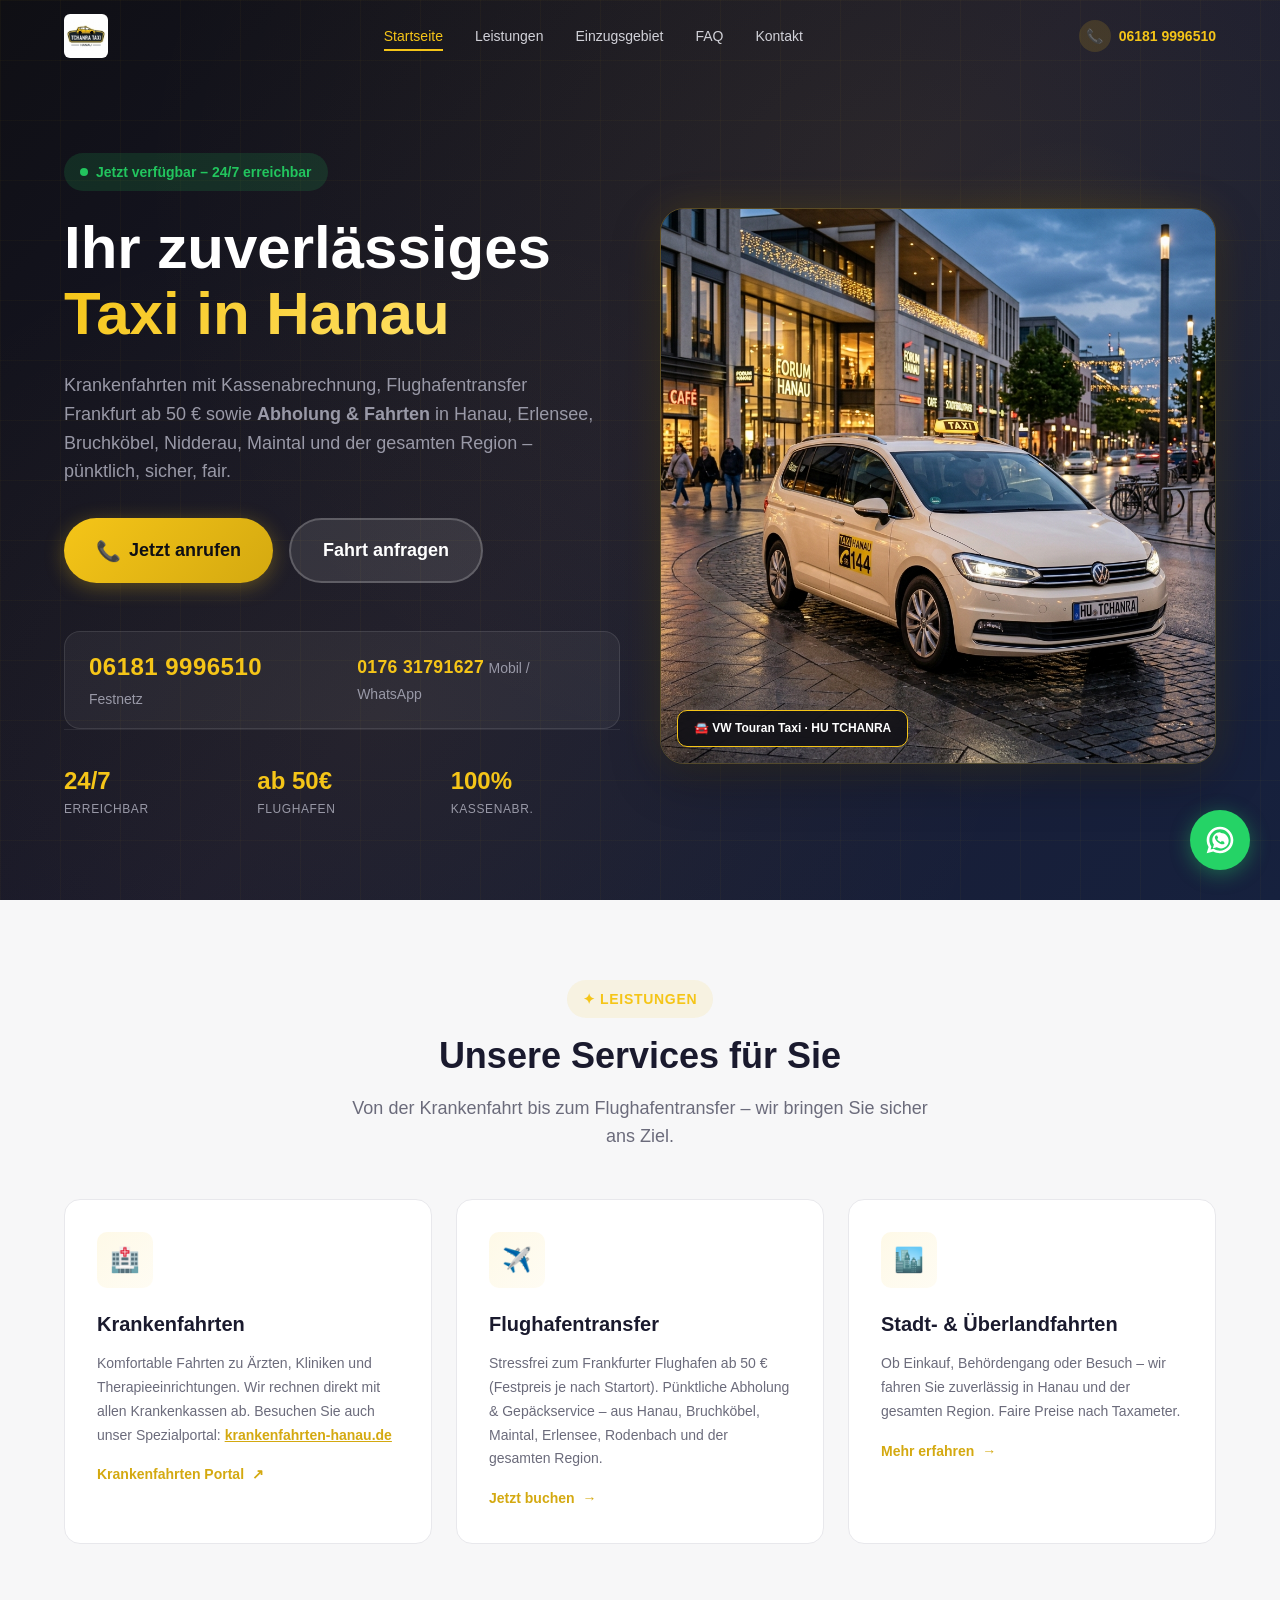
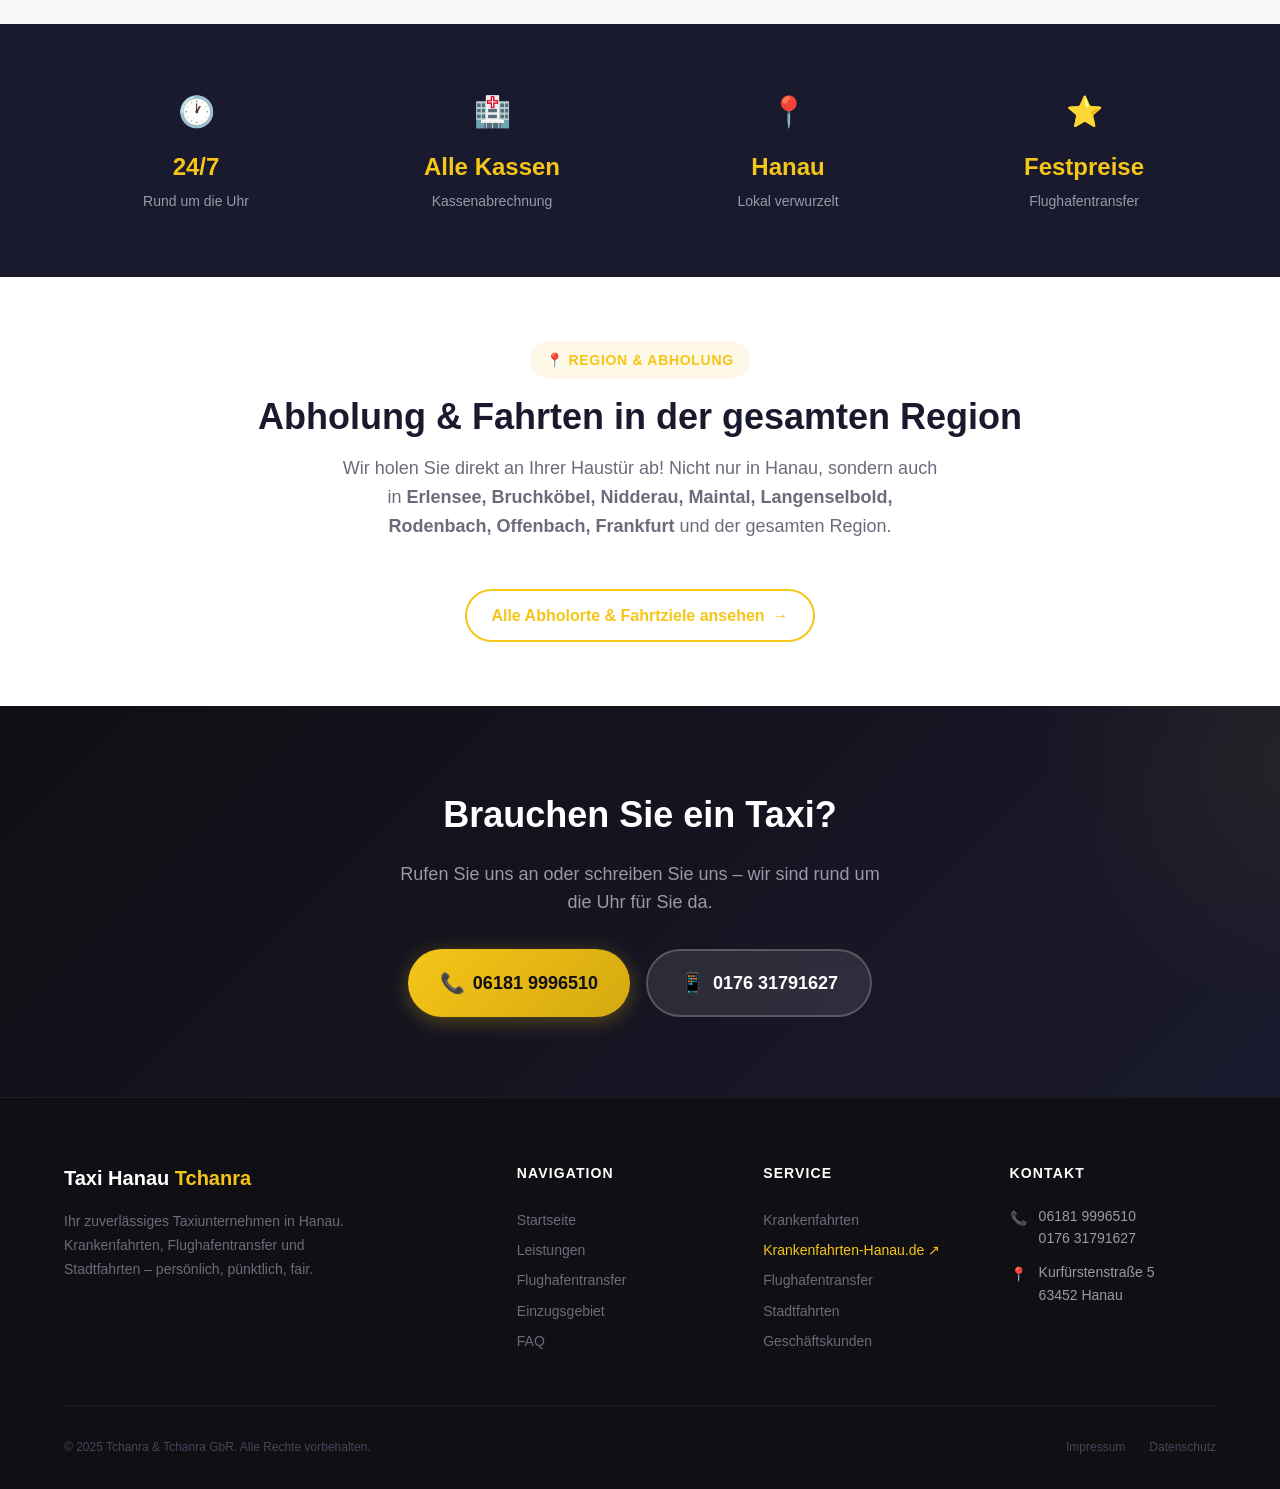
==== commit 9af047a0: "fix: Update primary domain name to hanau-taxi-tchanra.de across all pages, canonicals, sitemap, and " ====
--- a/index.html
+++ b/index.html
@@ -9,13 +9,13 @@
   <meta name="description" content="Taxi Hanau Tchanra – Ihr Taxiunternehmen in Hanau. Krankenfahrten mit Kassenabrechnung, Flughafentransfer Frankfurt ab 50 €, Stadt- & Überlandfahrten. Jetzt anrufen: 06181 9996510">
   <meta name="keywords" content="Taxi Hanau, Taxi Hanau bestellen, Krankenfahrten Hanau, Flughafentransfer Hanau Frankfurt, Taxi Tchanra">
   <meta name="robots" content="index, follow">
-  <link rel="canonical" href="https://taxi-hanau-tchanra.de/">
+  <link rel="canonical" href="https://hanau-taxi-tchanra.de/">
 
   <!-- Open Graph -->
   <meta property="og:title" content="Taxi Hanau Tchanra – Ihr zuverlässiges Taxi in Hanau">
   <meta property="og:description" content="Krankenfahrten, Flughafentransfer Frankfurt ab 50 €, Stadt- & Überlandfahrten. 24/7 erreichbar.">
   <meta property="og:type" content="website">
-  <meta property="og:url" content="https://taxi-hanau-tchanra.de/">
+  <meta property="og:url" content="https://hanau-taxi-tchanra.de/">
   <meta property="og:locale" content="de_DE">
 
   <!-- Security Headers -->
@@ -37,7 +37,7 @@
     "name": "Taxi Hanau Tchanra",
     "alternateName": "Tchanra & Tchanra GbR",
     "description": "Taxiunternehmen in Hanau mit Schwerpunkt auf Krankenfahrten und Flughafentransfers.",
-    "url": "https://taxi-hanau-tchanra.de",
+    "url": "https://hanau-taxi-tchanra.de",
     "telephone": ["+4961819996510", "+4917631791627"],
     "address": {
       "@type": "PostalAddress",
--- a/css/style.css
+++ b/css/style.css
@@ -3,8 +3,7 @@
    Modern, mobile-first, taxi-themed (black/gold)
    ============================================================ */
 
-/* ---------- Google Fonts ---------- */
-@import url('https://fonts.googleapis.com/css2?family=Inter:wght@400;500;600;700;800&display=swap');
+/* ---------- Local/System Fonts ---------- */
 
 /* ---------- CSS Custom Properties ---------- */
 :root {
@@ -27,7 +26,7 @@
   --color-red: #ef4444;
 
   /* Typography */
-  --font-family: 'Inter', -apple-system, BlinkMacSystemFont, 'Segoe UI', sans-serif;
+  --font-family: -apple-system, BlinkMacSystemFont, 'Segoe UI', Roboto, Arial, sans-serif;
   --fs-xs: 0.75rem;
   --fs-sm: 0.875rem;
   --fs-base: 1rem;
@@ -298,7 +297,15 @@
 .header--scrolled {
   background: rgba(15, 15, 20, 0.95);
   backdrop-filter: blur(20px);
+  -webkit-backdrop-filter: blur(20px);
   box-shadow: 0 2px 20px rgba(0,0,0,0.3);
+}
+
+.header--menu-open {
+  background: #0b0b0f !important;
+  backdrop-filter: none !important;
+  -webkit-backdrop-filter: none !important;
+  box-shadow: none !important;
 }
 
 .header__inner {
@@ -335,16 +342,24 @@
 }
 
 .header__nav--open {
-  display: flex;
-  position: fixed;
-  inset: 0;
-  background: rgba(15, 15, 20, 0.98);
-  backdrop-filter: blur(20px);
+  display: flex !important;
+  position: fixed !important;
+  top: 0 !important;
+  left: 0 !important;
+  right: 0 !important;
+  bottom: 0 !important;
+  width: 100vw !important;
+  height: 100vh !important;
+  height: 100dvh !important;
+  background: #0b0b0f !important;
+  backdrop-filter: none !important;
+  -webkit-backdrop-filter: none !important;
   flex-direction: column;
   align-items: center;
   justify-content: center;
-  gap: var(--space-8);
+  gap: var(--space-6);
   z-index: 1000;
+  padding: 5rem 1.5rem 2rem;
 }
 
 .header__nav-link {
@@ -353,6 +368,14 @@
   font-size: var(--fs-lg);
   transition: color var(--transition-fast);
   position: relative;
+}
+
+.header__nav--open .header__nav-link {
+  color: #ffffff !important;
+  font-size: 1.25rem !important;
+  font-weight: 600 !important;
+  padding: var(--space-2) var(--space-4);
+  text-align: center;
 }
 
 .header__nav-link::after {
@@ -1163,6 +1186,39 @@
   width: 100%;
   height: 400px;
   border: 0;
+  display: block;
+}
+
+.map-consent {
+  min-height: 400px;
+  display: grid;
+  place-items: center;
+  padding: var(--space-8);
+  background:
+    linear-gradient(135deg, rgba(245, 197, 24, 0.12), rgba(255, 255, 255, 0.94)),
+    var(--color-gray-100);
+}
+
+.map-consent__content {
+  max-width: 520px;
+  text-align: center;
+}
+
+.map-consent__title {
+  margin-bottom: var(--space-3);
+  font-size: var(--fs-2xl);
+  font-weight: 800;
+  color: var(--color-dark);
+}
+
+.map-consent__text {
+  margin-bottom: var(--space-6);
+  color: var(--color-gray-500);
+  line-height: 1.7;
+}
+
+.map-consent__btn {
+  min-width: 160px;
 }
 
 /* ---------- FAQ Accordion ---------- */
@@ -1340,6 +1396,11 @@
   color: var(--color-dark);
 }
 
+.form__select option {
+  background-color: #ffffff;
+  color: #111111;
+}
+
 .form__input:focus,
 .form__textarea:focus,
 .form__select:focus {
@@ -1647,6 +1708,11 @@
 .landing__form .form__select {
   height: 48px;
   cursor: pointer;
+}
+
+.landing__form .form__select option {
+  background-color: #15151f !important;
+  color: #ffffff !important;
 }
 
 .landing__form .form__input::placeholder,
@@ -1824,13 +1890,187 @@
   border: 1px solid rgba(255,255,255,0.2);
 }
 
+/* ============================================================
+   MOBILE & SMARTPHONE OPTIMIZATIONS
+   ============================================================ */
 @media (max-width: 767px) {
+  /* Prevent iOS Auto-Zoom on Input Focus */
+  input, select, textarea,
+  .form__input, .form__select, .form__textarea,
+  .landing__form .form__input, .landing__form .form__select, .landing__form .form__textarea {
+    font-size: 16px !important;
+    height: 48px;
+  }
+  .form__textarea, .landing__form .form__textarea {
+    height: auto;
+  }
+
+  /* Safe padding for mobile bottom bar */
+  body {
+    padding-bottom: calc(72px + env(safe-area-inset-bottom, 0px));
+  }
+
+  /* Mobile CTA sticky bar */
   .mobile-cta {
     display: block;
-  }
-
-  body {
-    padding-bottom: 72px;
+    padding-bottom: calc(var(--space-3) + env(safe-area-inset-bottom, 0px));
+  }
+
+  /* Floating WhatsApp Button on Mobile */
+  .wa-float {
+    bottom: calc(78px + env(safe-area-inset-bottom, 0px));
+    right: 14px;
+    width: 54px;
+    height: 54px;
+  }
+  .wa-float-icon {
+    width: 28px;
+    height: 28px;
+  }
+
+  /* Typography & Titles scaling */
+  .hero__title {
+    font-size: 1.85rem !important;
+    line-height: 1.2;
+  }
+
+  .landing__title {
+    font-size: 1.65rem !important;
+    line-height: 1.25;
+  }
+
+  .landing__subtitle {
+    font-size: 0.95rem;
+    line-height: 1.55;
+  }
+
+  .landing__price-badge {
+    font-size: 0.85rem;
+    padding: 8px 16px;
+    max-width: 100%;
+  }
+
+  /* Form Container Padding */
+  .landing__form-wrap {
+    padding: 1.25rem 1rem;
+    border-radius: var(--radius-lg);
+  }
+
+  .form__row {
+    flex-direction: column;
+    gap: 0.75rem;
+  }
+
+  /* Landing Topbar */
+  .landing__topbar {
+    padding: 0.75rem 0;
+    gap: 0.5rem;
+  }
+
+  .header__logo-img {
+    height: 38px;
+  }
+
+  .landing__phone-top {
+    font-size: 0.9rem;
+    padding: 6px 10px;
+    background: rgba(245, 197, 24, 0.1);
+    border-radius: var(--radius-sm);
+  }
+
+  /* Benefits Grid */
+  .landing__benefits {
+    grid-template-columns: repeat(2, 1fr);
+    gap: 0.75rem;
+    margin-bottom: 1.5rem;
+  }
+
+  .landing__benefit {
+    background: rgba(255, 255, 255, 0.03);
+    padding: 0.75rem 0.5rem;
+    border-radius: var(--radius-md);
+    border: 1px solid rgba(255, 255, 255, 0.05);
+  }
+
+  .landing__trust-row {
+    gap: 0.75rem;
+    margin-top: 1.5rem;
+    padding-top: 1rem;
+  }
+
+  .landing__trust-item {
+    font-size: 0.8rem;
+  }
+
+  /* Tables horizontal scrolling */
+  .tariff-table-wrapper {
+    width: 100%;
+    overflow-x: auto;
+    -webkit-overflow-scrolling: touch;
+    margin: 1rem 0;
+  }
+
+  /* Touch Targets */
+  .btn, button, a {
+    min-height: 44px;
+  }
+
+  /* Autocomplete Dropdown List positioning on small screens */
+  .autocomplete-list {
+    max-height: 200px;
+  }
+  .autocomplete-item {
+    padding: 12px 14px;
+    font-size: 0.95rem;
+  }
+
+  /* Leistungs Card Mobile Fixes */
+  .leistung-card {
+    padding: 1.25rem 1rem !important;
+    gap: 1rem !important;
+    border-radius: var(--radius-md) !important;
+    margin-bottom: 1.25rem !important;
+  }
+
+  .leistung-card__icon-wrap {
+    width: 52px !important;
+    height: 52px !important;
+    font-size: 1.65rem !important;
+    border-radius: var(--radius-md) !important;
+  }
+
+  .leistung-card__title {
+    font-size: 1.3rem !important;
+    line-height: 1.3 !important;
+    margin-bottom: 0.5rem !important;
+  }
+
+  .leistung-card__text {
+    font-size: 0.925rem !important;
+    line-height: 1.6 !important;
+    margin-bottom: 0.75rem !important;
+    word-break: break-word;
+  }
+
+  .leistung-card__features {
+    gap: 0.4rem !important;
+    margin-bottom: 0.75rem !important;
+  }
+
+  .leistung-card__feature {
+    font-size: 0.775rem !important;
+    padding: 4px 8px !important;
+  }
+
+  .leistung-card .btn {
+    width: 100% !important;
+    white-space: normal !important;
+    text-align: center !important;
+    padding: 12px 14px !important;
+    font-size: 0.85rem !important;
+    line-height: 1.3 !important;
+    margin-top: 1rem !important;
+    box-sizing: border-box !important;
   }
 }
 
@@ -2092,3 +2332,82 @@
   transform: translateY(-2px);
   box-shadow: 0 4px 20px rgba(37, 211, 102, 0.4);
 }
+
+/* ---------- DSGVO Address Autocomplete Styles ---------- */
+.autocomplete-wrapper {
+  position: relative;
+  width: 100%;
+}
+
+.autocomplete-list {
+  position: absolute;
+  top: 100%;
+  left: 0;
+  right: 0;
+  z-index: 100;
+  margin-top: 4px;
+  background: var(--color-dark-card);
+  border: 1px solid rgba(245, 197, 24, 0.5);
+  border-radius: var(--radius-md);
+  box-shadow: var(--shadow-xl), 0 0 20px rgba(245, 197, 24, 0.2);
+  max-height: 240px;
+  overflow-y: auto;
+  list-style: none;
+  padding: 4px 0;
+}
+
+.autocomplete-item {
+  padding: 10px 14px;
+  font-size: 0.9rem;
+  color: var(--color-gray-200);
+  cursor: pointer;
+  display: flex;
+  align-items: center;
+  gap: 8px;
+  transition: background 0.15s ease, color 0.15s ease;
+}
+
+.autocomplete-item:hover,
+.autocomplete-item--active {
+  background: rgba(245, 197, 24, 0.15);
+  color: var(--color-gold);
+}
+
+.autocomplete-item-icon {
+  font-size: 1rem;
+  flex-shrink: 0;
+}
+
+.autocomplete-hint {
+  font-size: 0.75rem;
+  color: var(--color-gray-400);
+  display: flex;
+  justify-content: space-between;
+  align-items: center;
+  flex-wrap: wrap;
+  gap: 0.25rem;
+  margin-top: 0.4rem;
+}
+
+.btn-optin-live {
+  background: transparent;
+  border: 1px dashed var(--color-gold);
+  color: var(--color-gold);
+  padding: 2px 8px;
+  border-radius: var(--radius-sm);
+  font-size: 0.7rem;
+  cursor: pointer;
+  transition: all 0.2s ease;
+}
+
+.btn-optin-live:hover {
+  background: var(--color-gold);
+  color: var(--color-dark);
+}
+
+.btn-optin-live.btn-optin-live--active {
+  background: var(--color-green);
+  border-color: var(--color-green);
+  color: var(--color-white);
+}
+
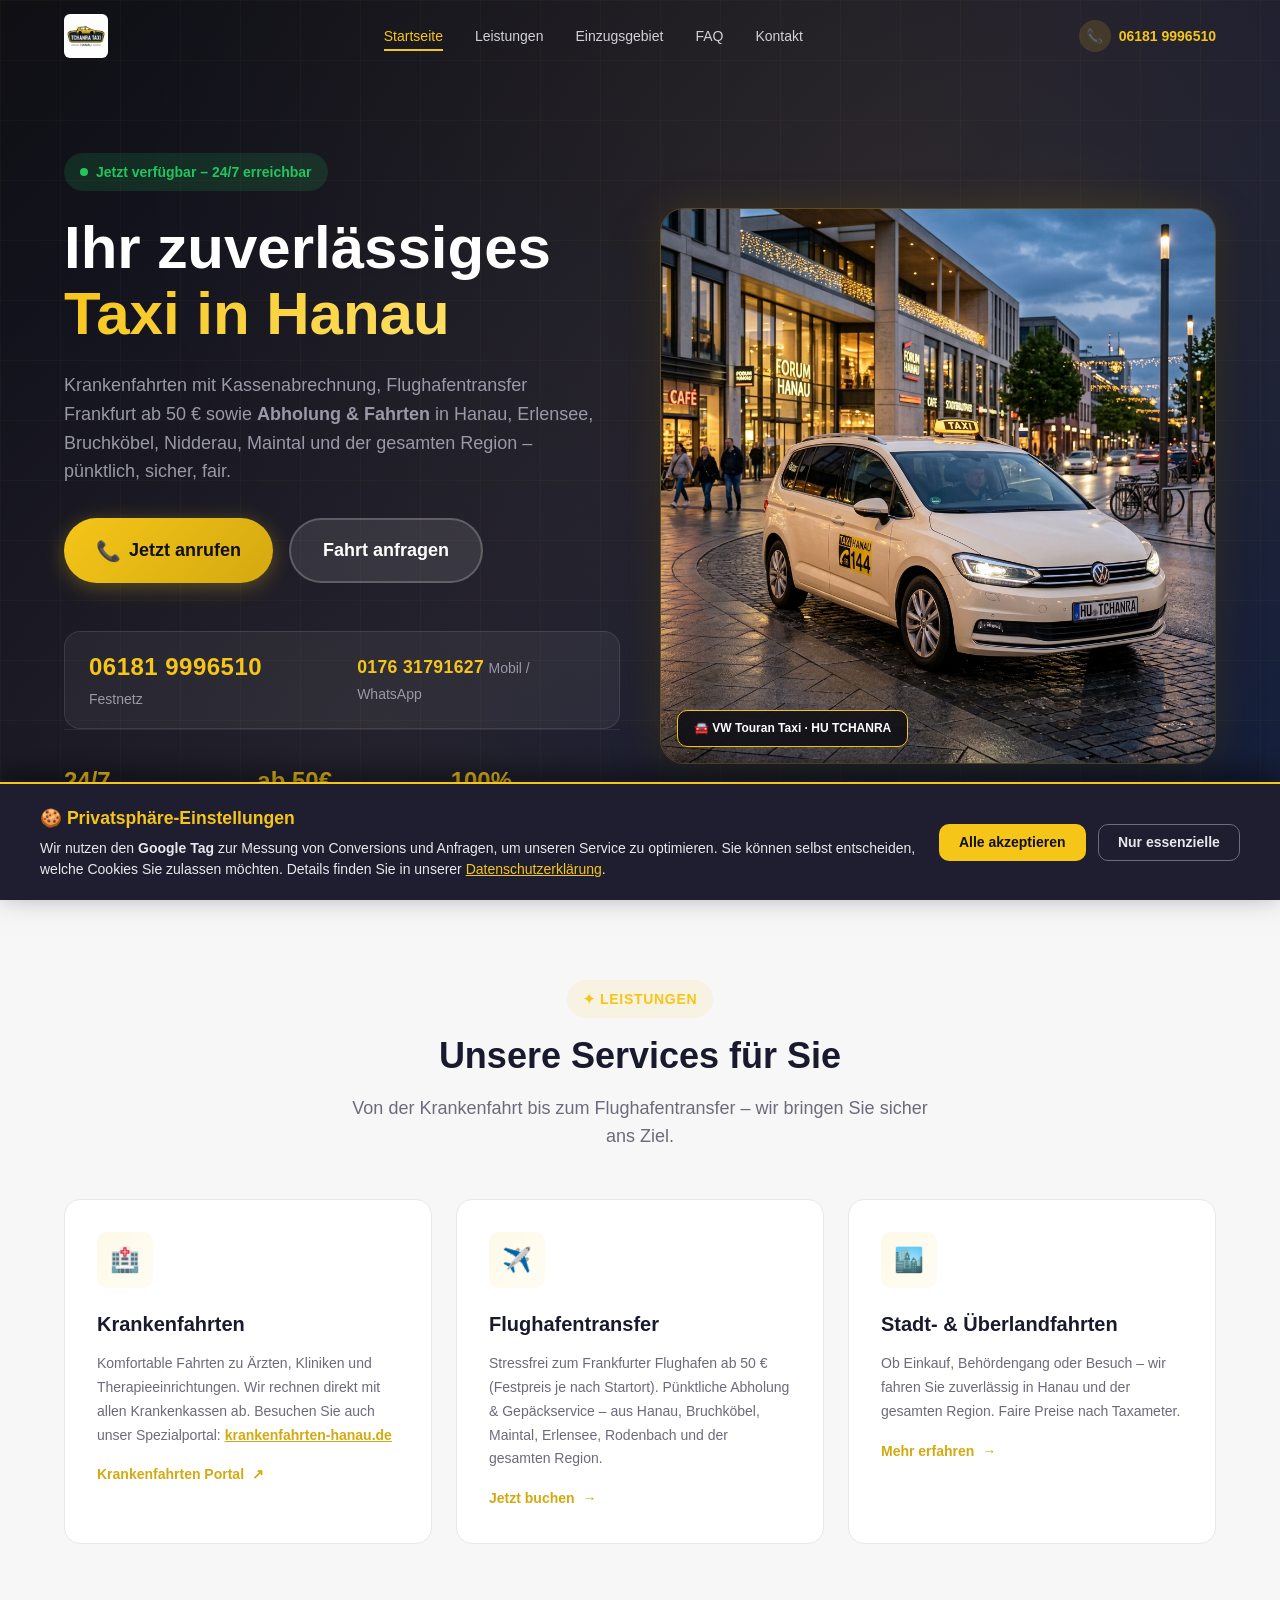
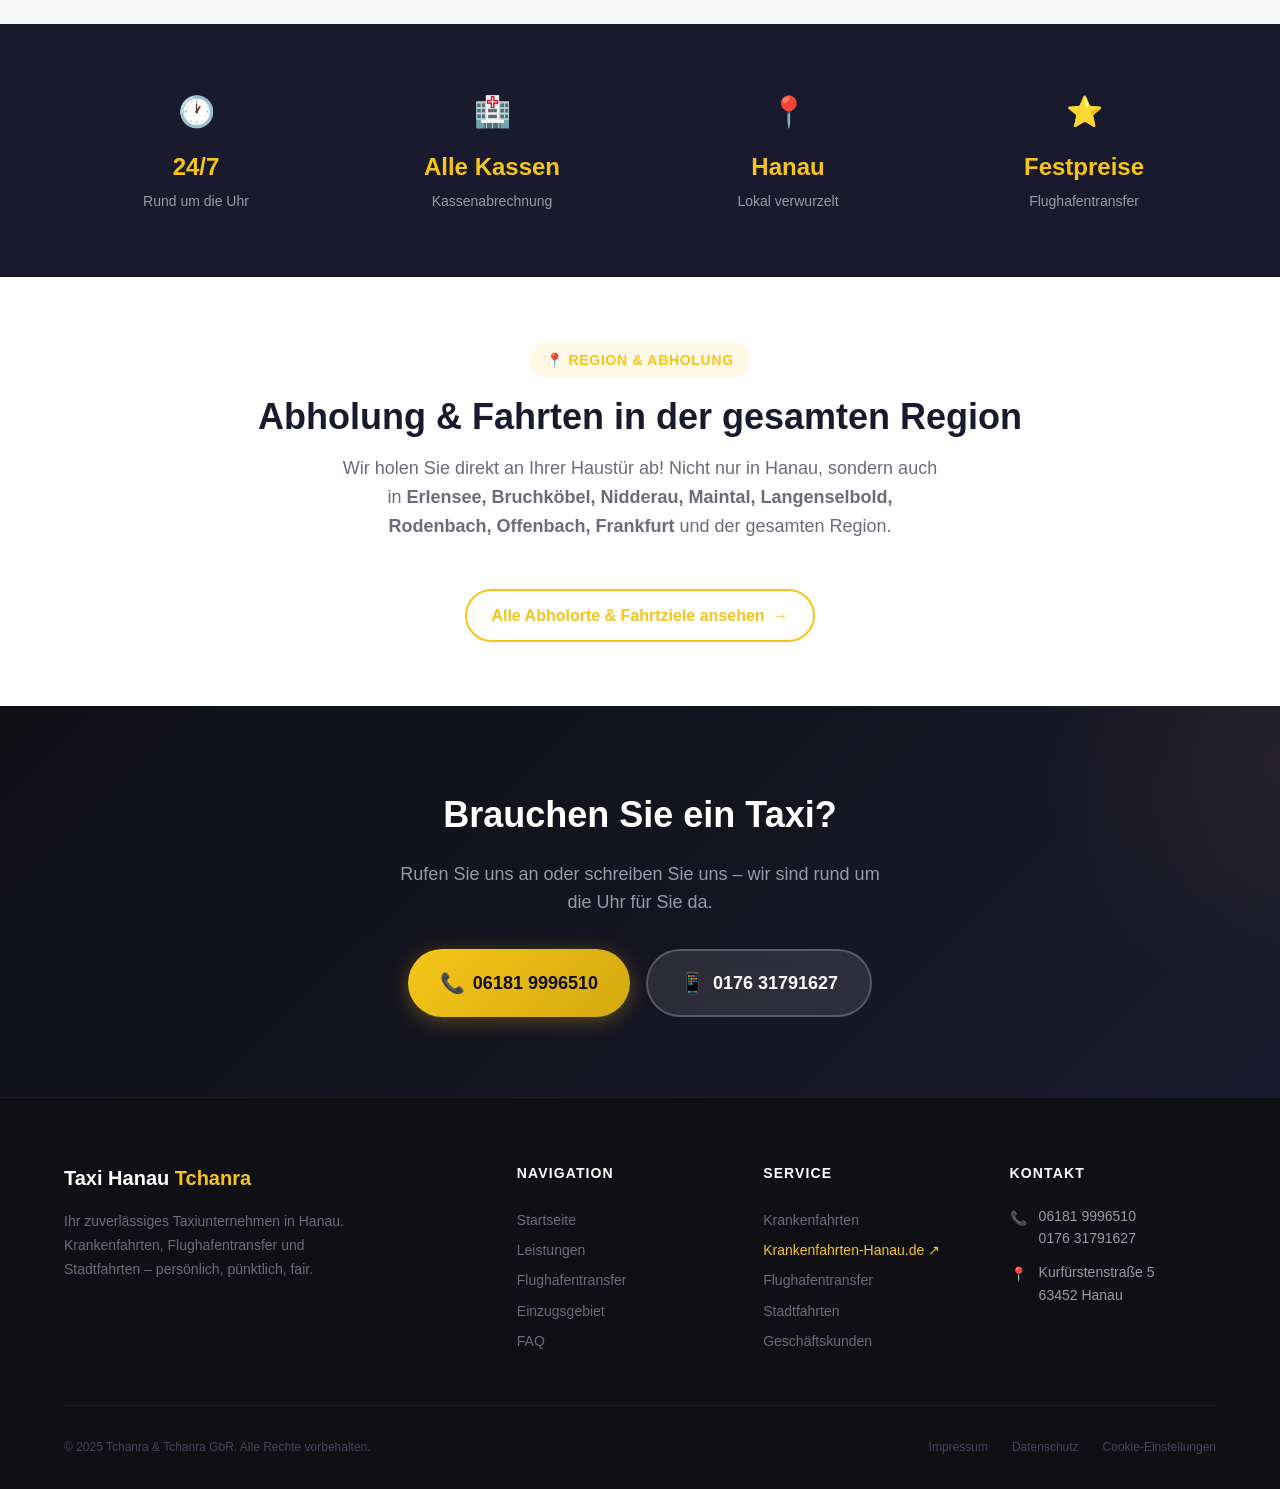
==== commit b14f1c07: "feat: Google Tag (AW-11364909431) & DSGVO Consent Mode v2 Einbindung" ====
--- a/index.html
+++ b/index.html
@@ -3,6 +3,24 @@
 <head>
   <meta charset="UTF-8">
   <meta name="viewport" content="width=device-width, initial-scale=1.0">
+
+  <!-- Google Consent Mode v2 & Google Tag (gtag.js) -->
+  <script>
+    window.dataLayer = window.dataLayer || [];
+    function gtag(){dataLayer.push(arguments);}
+    gtag('consent', 'default', {
+      'ad_storage': 'denied',
+      'ad_user_data': 'denied',
+      'ad_personalization': 'denied',
+      'analytics_storage': 'denied',
+      'wait_for_update': 500
+    });
+  </script>
+  <script async src="https://www.googletagmanager.com/gtag/js?id=AW-11364909431"></script>
+  <script>
+    gtag('js', new Date());
+    gtag('config', 'AW-11364909431');
+  </script>
 
   <!-- SEO -->
   <title>Taxi Hanau Tchanra – Ihr zuverlässiges Taxi in Hanau | Krankenfahrten & Flughafentransfer</title>
@@ -353,6 +371,7 @@
         <div class="footer__legal">
           <a href="kontakt.html#impressum">Impressum</a>
           <a href="kontakt.html#datenschutz">Datenschutz</a>
+          <a href="#cookie-settings" id="open-cookie-banner">Cookie-Einstellungen</a>
         </div>
       </div>
     </div>
--- a/css/style.css
+++ b/css/style.css
@@ -2411,3 +2411,99 @@
   color: var(--color-white);
 }
 
+/* ---------- Cookie Consent Banner (DSGVO) ---------- */
+.cookie-banner {
+  position: fixed;
+  bottom: -100%;
+  left: 0;
+  right: 0;
+  z-index: 99999;
+  background: var(--color-dark-card);
+  border-top: 2px solid var(--color-gold);
+  box-shadow: 0 -10px 30px rgba(0, 0, 0, 0.5);
+  padding: 1.25rem 1.5rem;
+  transition: bottom 0.4s cubic-bezier(0.16, 1, 0.3, 1);
+  font-family: var(--font-family);
+}
+
+.cookie-banner--visible {
+  bottom: 0;
+}
+
+.cookie-banner__content {
+  max-width: var(--max-width);
+  margin: 0 auto;
+  display: flex;
+  flex-direction: column;
+  gap: 1rem;
+}
+
+@media (min-width: 768px) {
+  .cookie-banner__content {
+    flex-direction: row;
+    align-items: center;
+    justify-content: space-between;
+  }
+}
+
+.cookie-banner__title {
+  font-size: 1.1rem;
+  font-weight: 700;
+  color: var(--color-gold);
+  margin-bottom: 0.35rem;
+}
+
+.cookie-banner__text p {
+  font-size: var(--fs-sm);
+  color: var(--color-gray-200);
+  line-height: 1.5;
+  margin: 0;
+}
+
+.cookie-banner__text a {
+  color: var(--color-gold);
+  text-decoration: underline;
+}
+
+.cookie-banner__actions {
+  display: flex;
+  gap: 0.75rem;
+  flex-shrink: 0;
+}
+
+.cookie-banner__btn {
+  padding: 0.6rem 1.2rem;
+  border-radius: var(--radius-md);
+  font-size: var(--fs-sm);
+  font-weight: 600;
+  cursor: pointer;
+  transition: all 0.2s ease;
+  border: 1px solid transparent;
+}
+
+.cookie-banner__btn--accept {
+  background: var(--color-gold);
+  color: var(--color-black);
+}
+
+.cookie-banner__btn--accept:hover {
+  background: var(--color-gold-light);
+  transform: translateY(-1px);
+}
+
+.cookie-banner__btn--deny {
+  background: transparent;
+  border-color: var(--color-gray-500);
+  color: var(--color-gray-200);
+}
+
+.cookie-banner__btn--deny:hover {
+  border-color: var(--color-gray-300);
+  background: rgba(255, 255, 255, 0.05);
+}
+
+.footer__legal a[href="#cookie-settings"] {
+  cursor: pointer;
+}
+
+
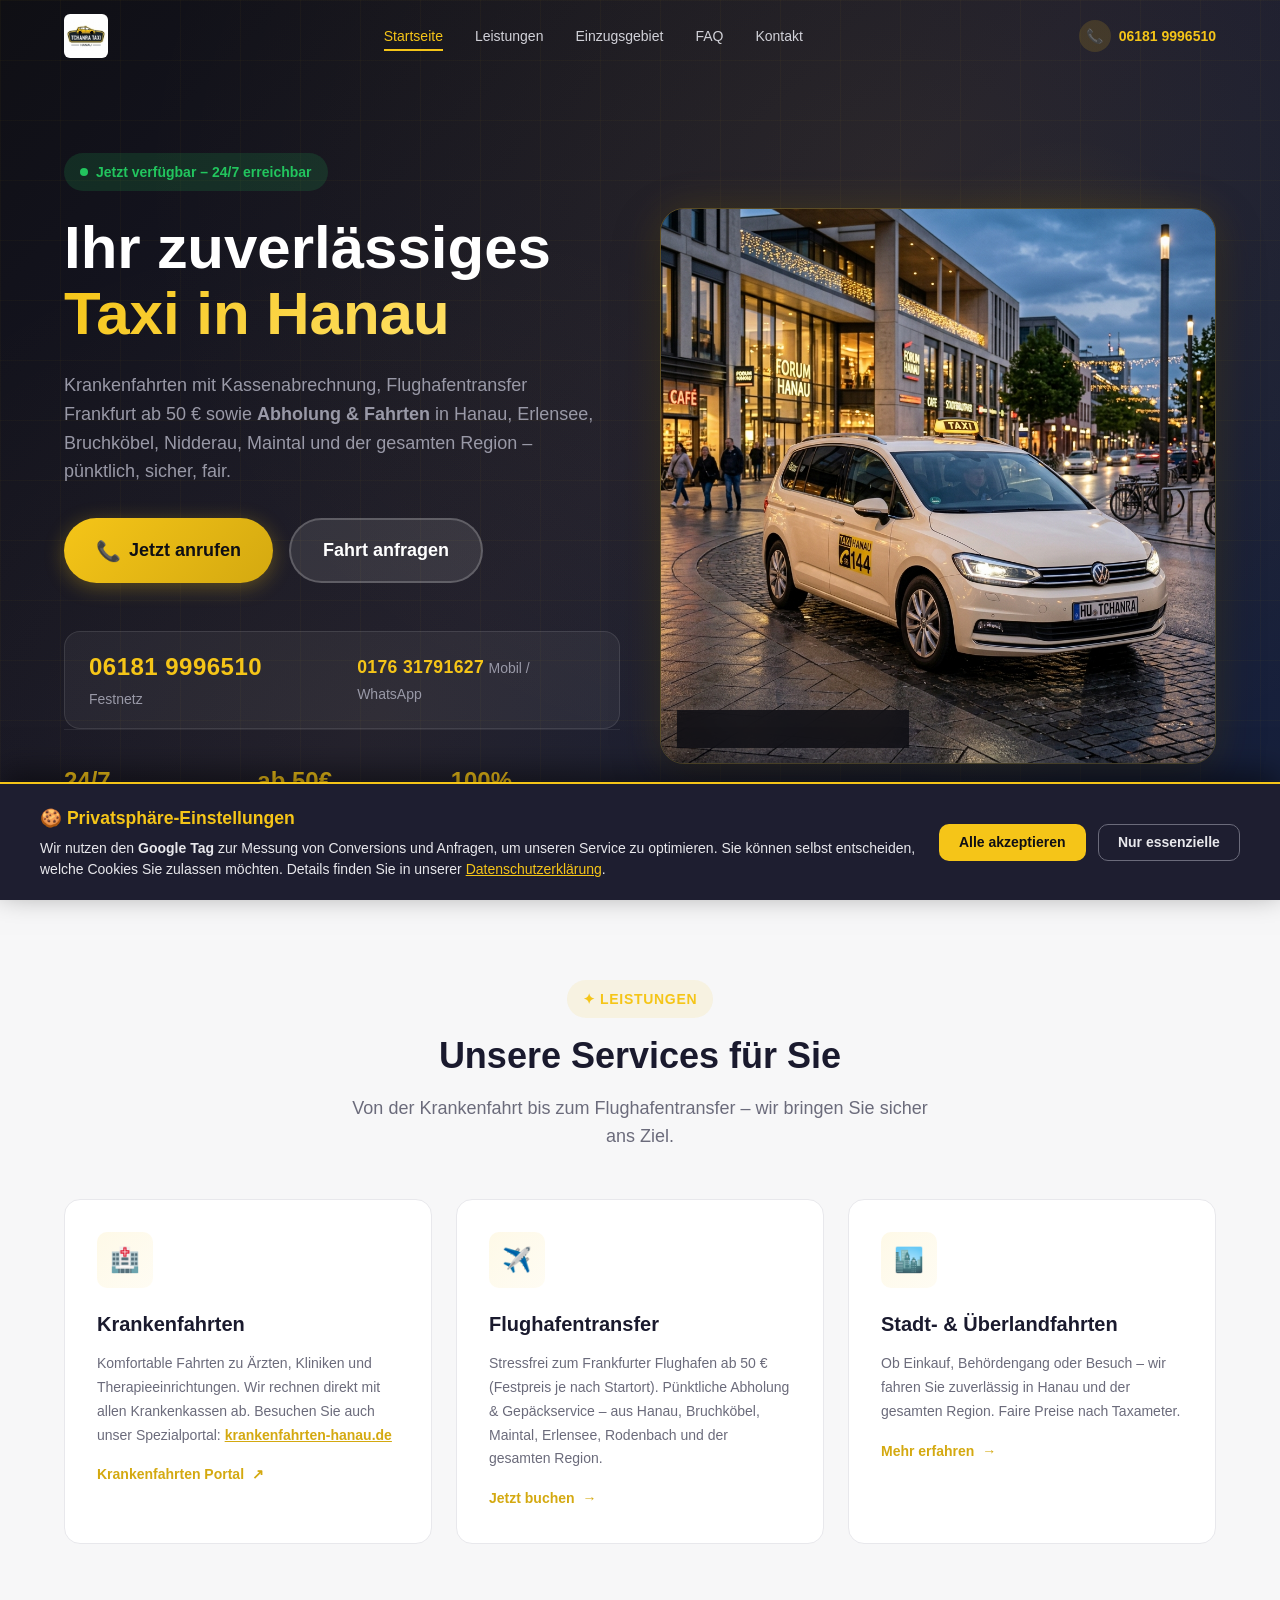
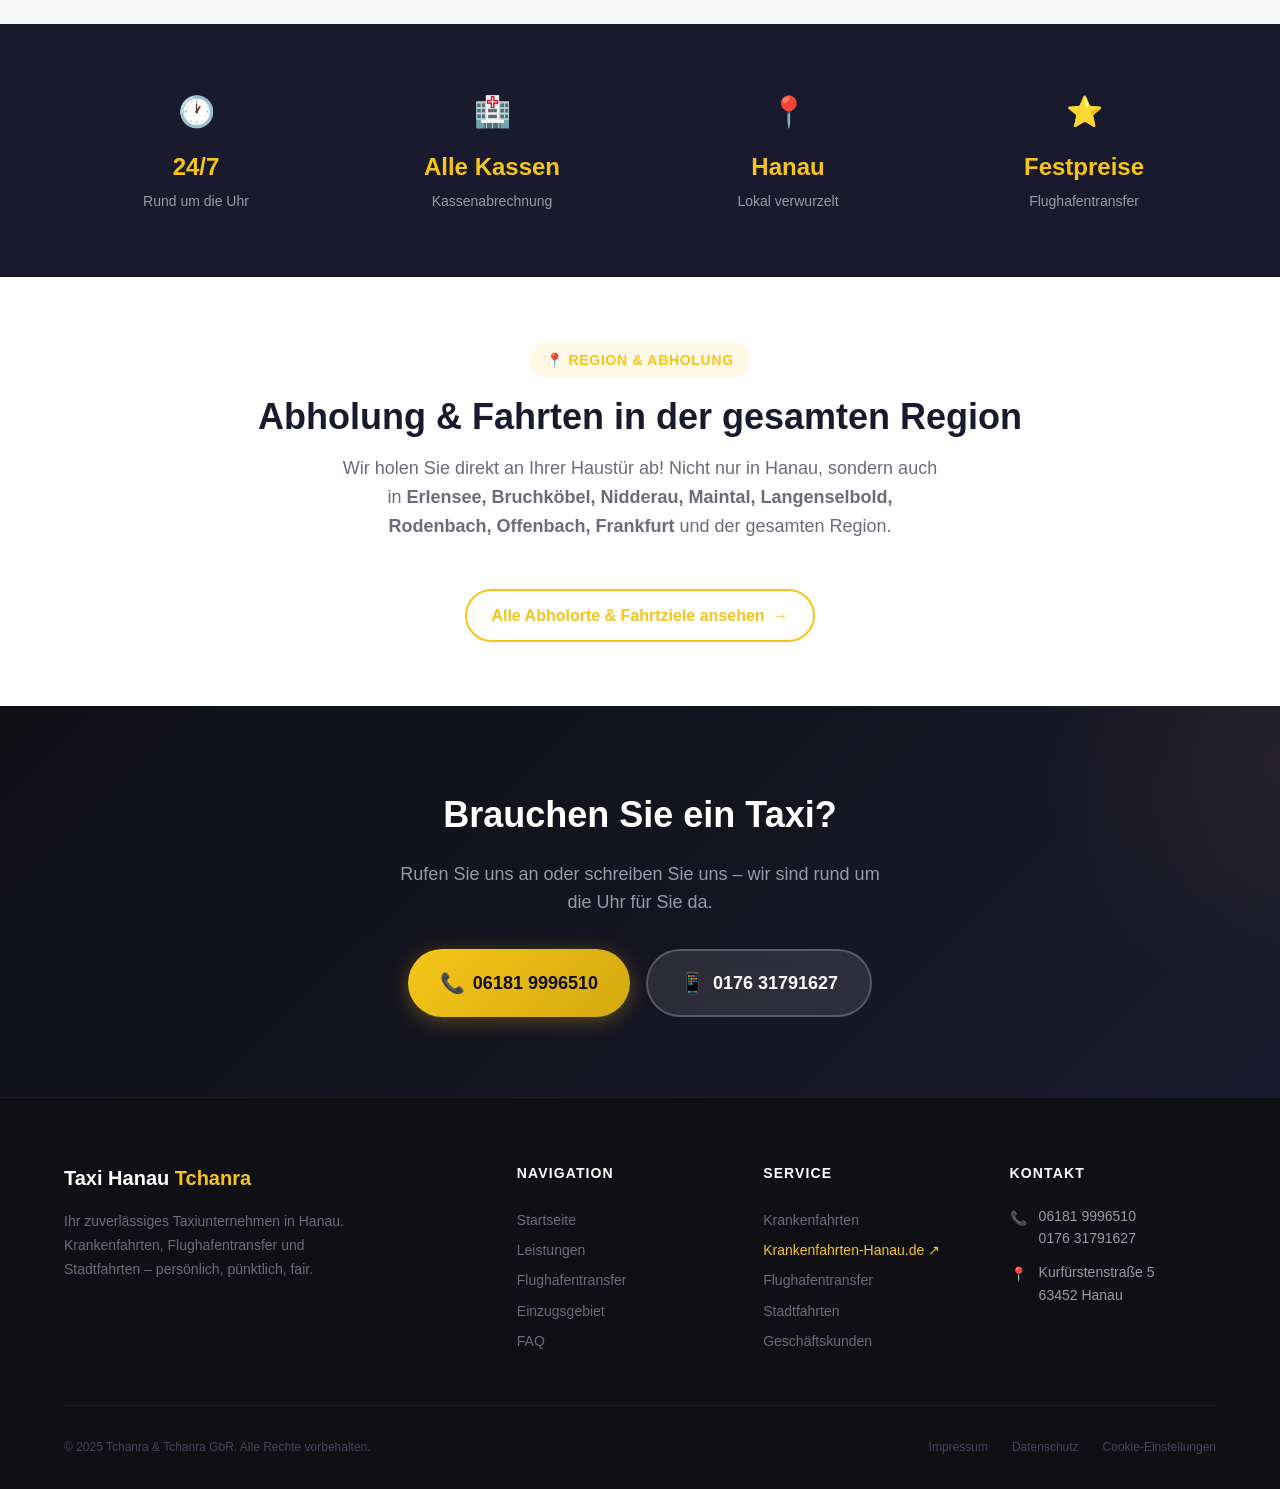
==== commit 75c4a585: "feat: Add Google Ads phone conversion tracking snippet for 06181 9996510" ====
--- a/index.html
+++ b/index.html
@@ -20,6 +20,9 @@
   <script>
     gtag('js', new Date());
     gtag('config', 'AW-11364909431');
+    gtag('config', 'AW-11364909431/_yviCI-SudkcEPeCm6sq', {
+      'phone_conversion_number': '06181 9996510'
+    });
   </script>
 
   <!-- SEO -->
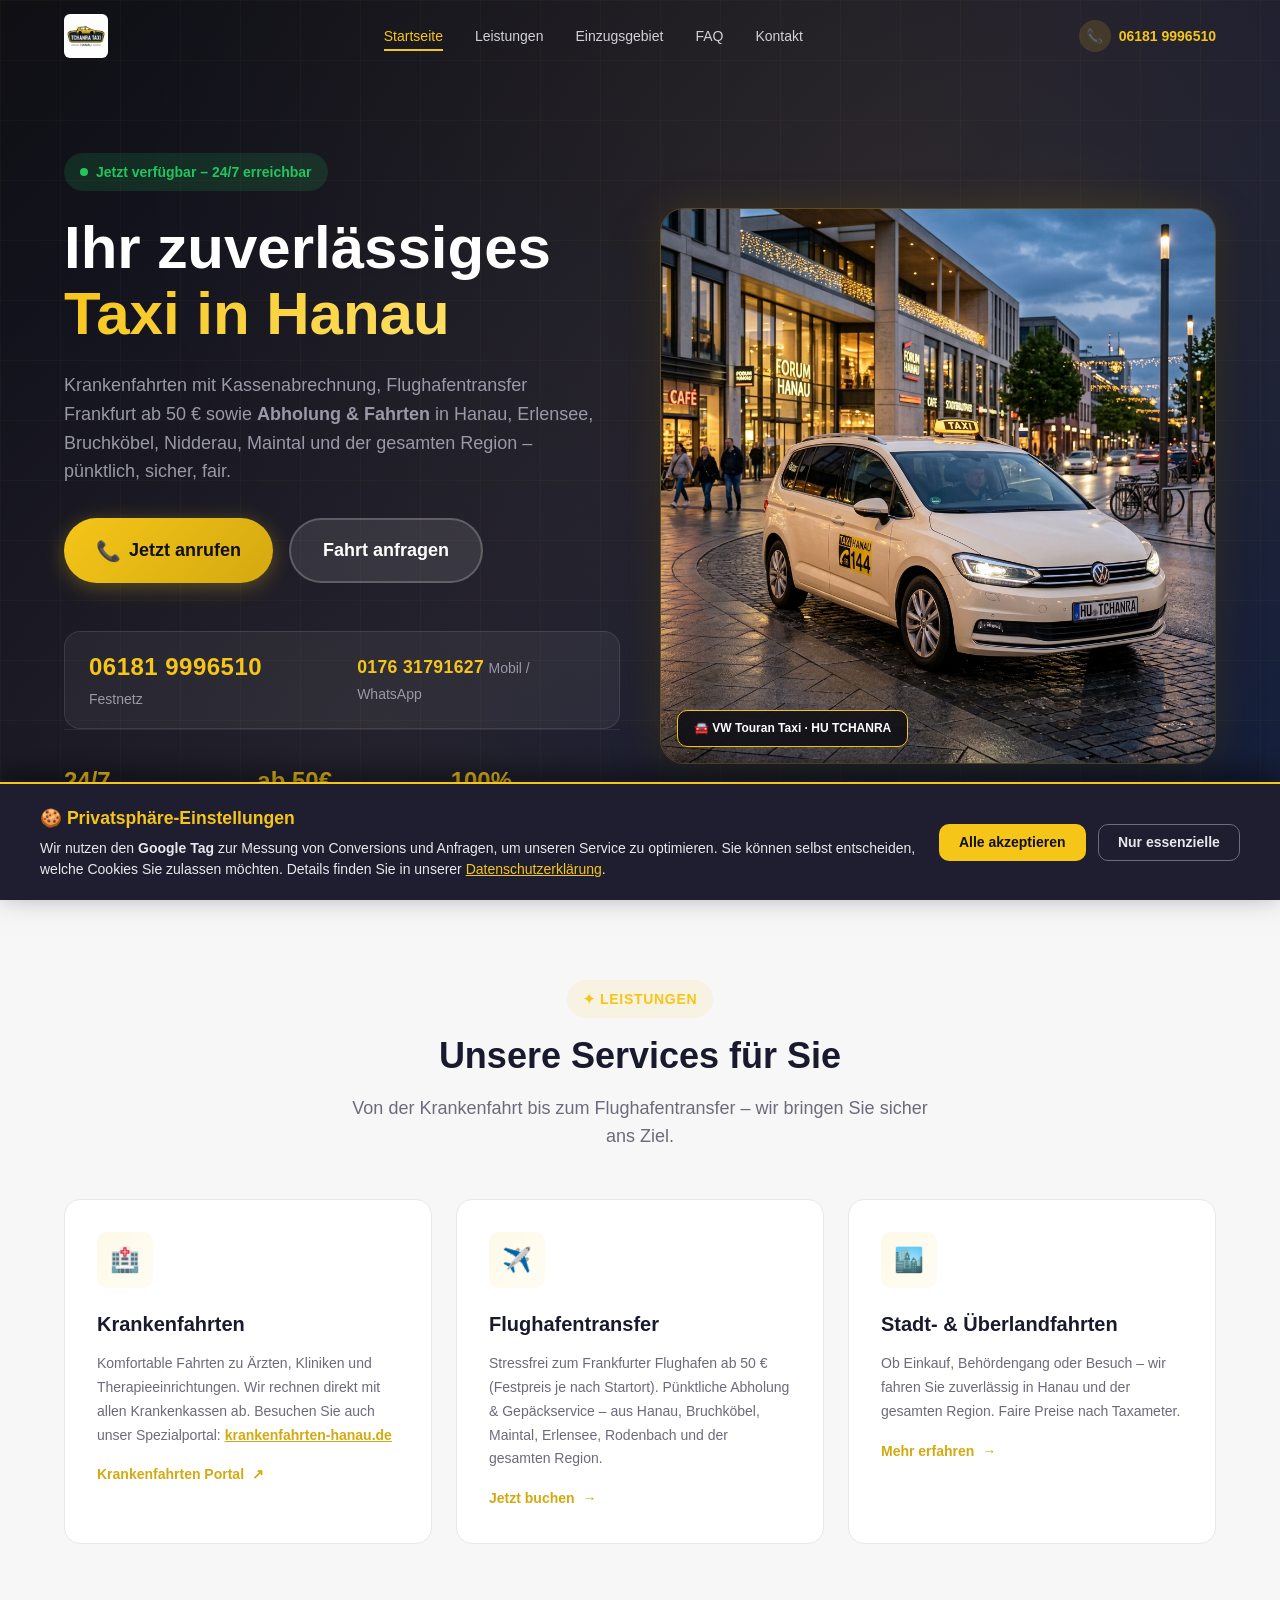
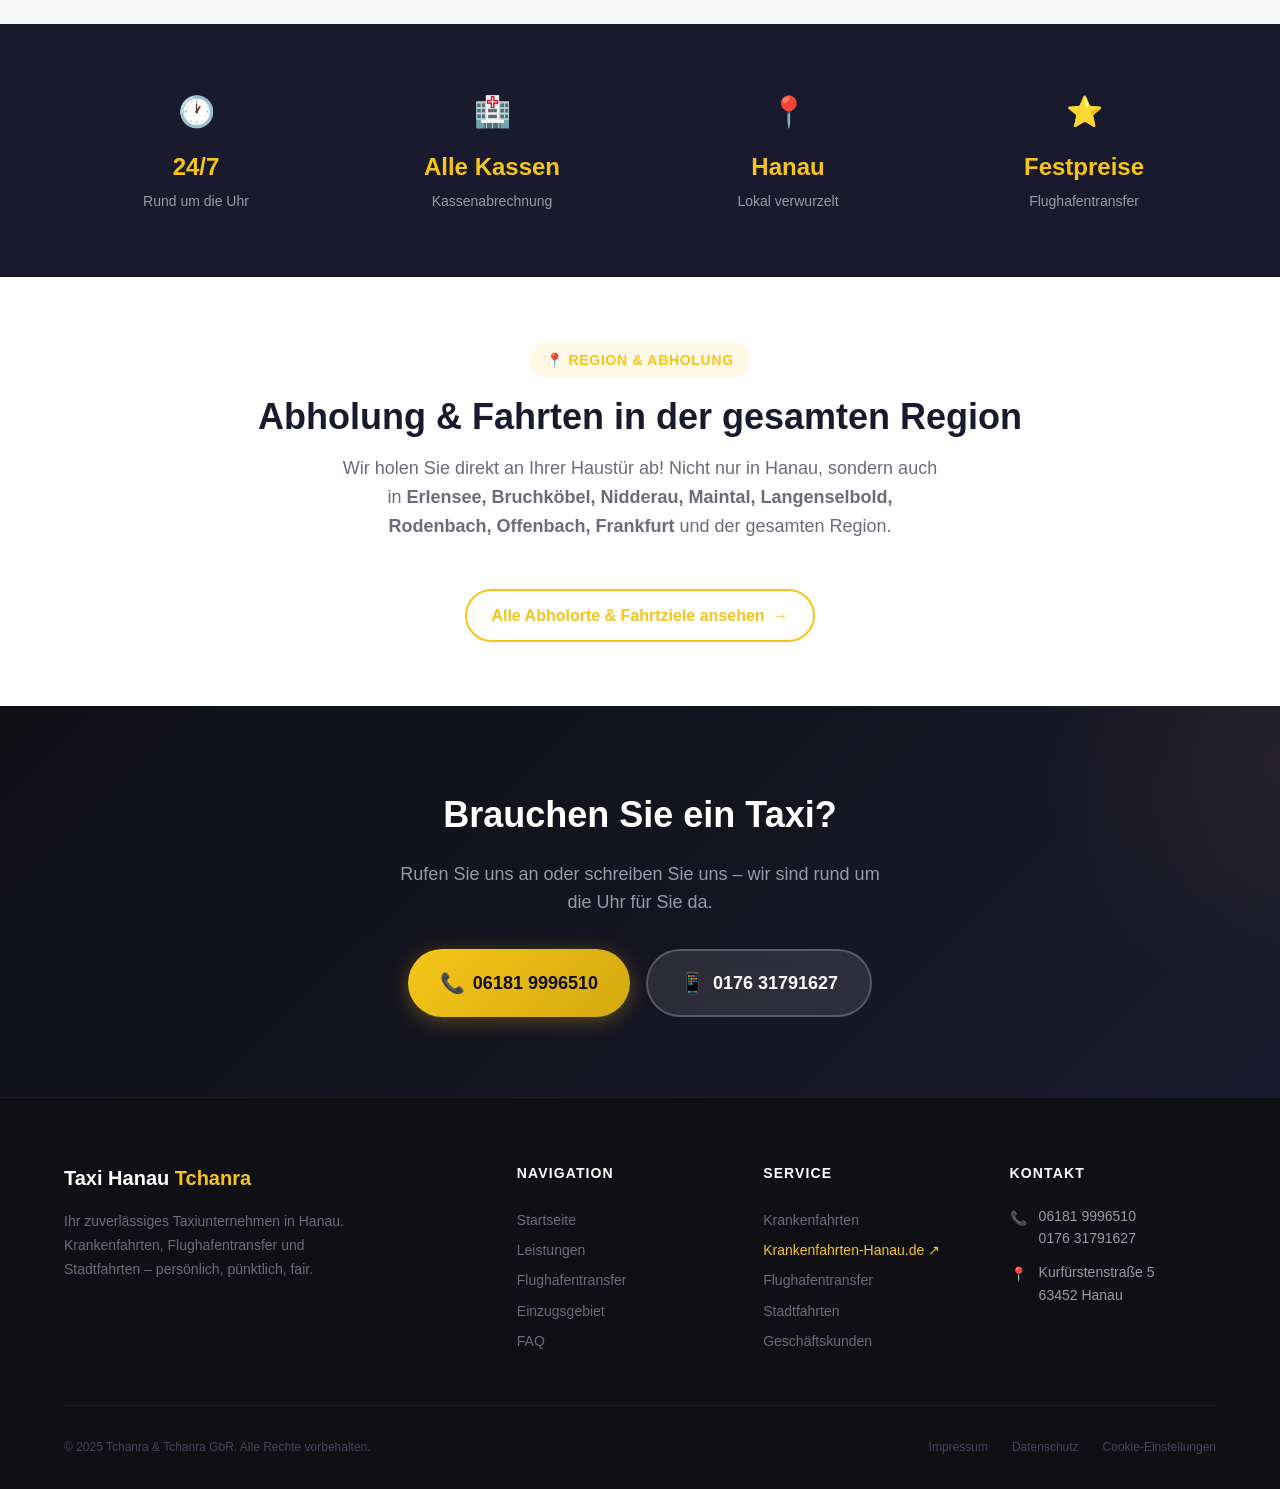
==== commit f3deb9bb: "Update Google Ads website call tracking" ====
--- a/index.html
+++ b/index.html
@@ -18,10 +18,40 @@
   </script>
   <script async src="https://www.googletagmanager.com/gtag/js?id=AW-11364909431"></script>
   <script>
+    function updateGoogleForwardingNumber(formatted_number, mobile_number) {
+      if (!formatted_number || !mobile_number) return;
+
+      var applyForwardingNumber = function() {
+        var businessNumber = '06181 9996510';
+        var forwardingHref = 'tel:' + String(mobile_number).replace(/[^\d+]/g, '');
+
+        document.querySelectorAll('a[href="tel:+4961819996510"]').forEach(function(link) {
+          link.href = forwardingHref;
+
+          if (link.getAttribute('aria-label')) {
+            link.setAttribute('aria-label', link.getAttribute('aria-label').replace(businessNumber, formatted_number));
+          }
+
+          link.childNodes.forEach(function(node) {
+            if (node.textContent && node.textContent.indexOf(businessNumber) !== -1) {
+              node.textContent = node.textContent.replace(businessNumber, formatted_number);
+            }
+          });
+        });
+      };
+
+      if (document.readyState === 'loading') {
+        document.addEventListener('DOMContentLoaded', applyForwardingNumber, { once: true });
+      } else {
+        applyForwardingNumber();
+      }
+    }
+
     gtag('js', new Date());
     gtag('config', 'AW-11364909431');
-    gtag('config', 'AW-11364909431/_yviCI-SudkcEPeCm6sq', {
-      'phone_conversion_number': '06181 9996510'
+    gtag('config', 'AW-11364909431/d8SACOTQhpgdEPeCm6sq', {
+      'phone_conversion_number': '06181 9996510',
+      'phone_conversion_callback': updateGoogleForwardingNumber
     });
   </script>
 
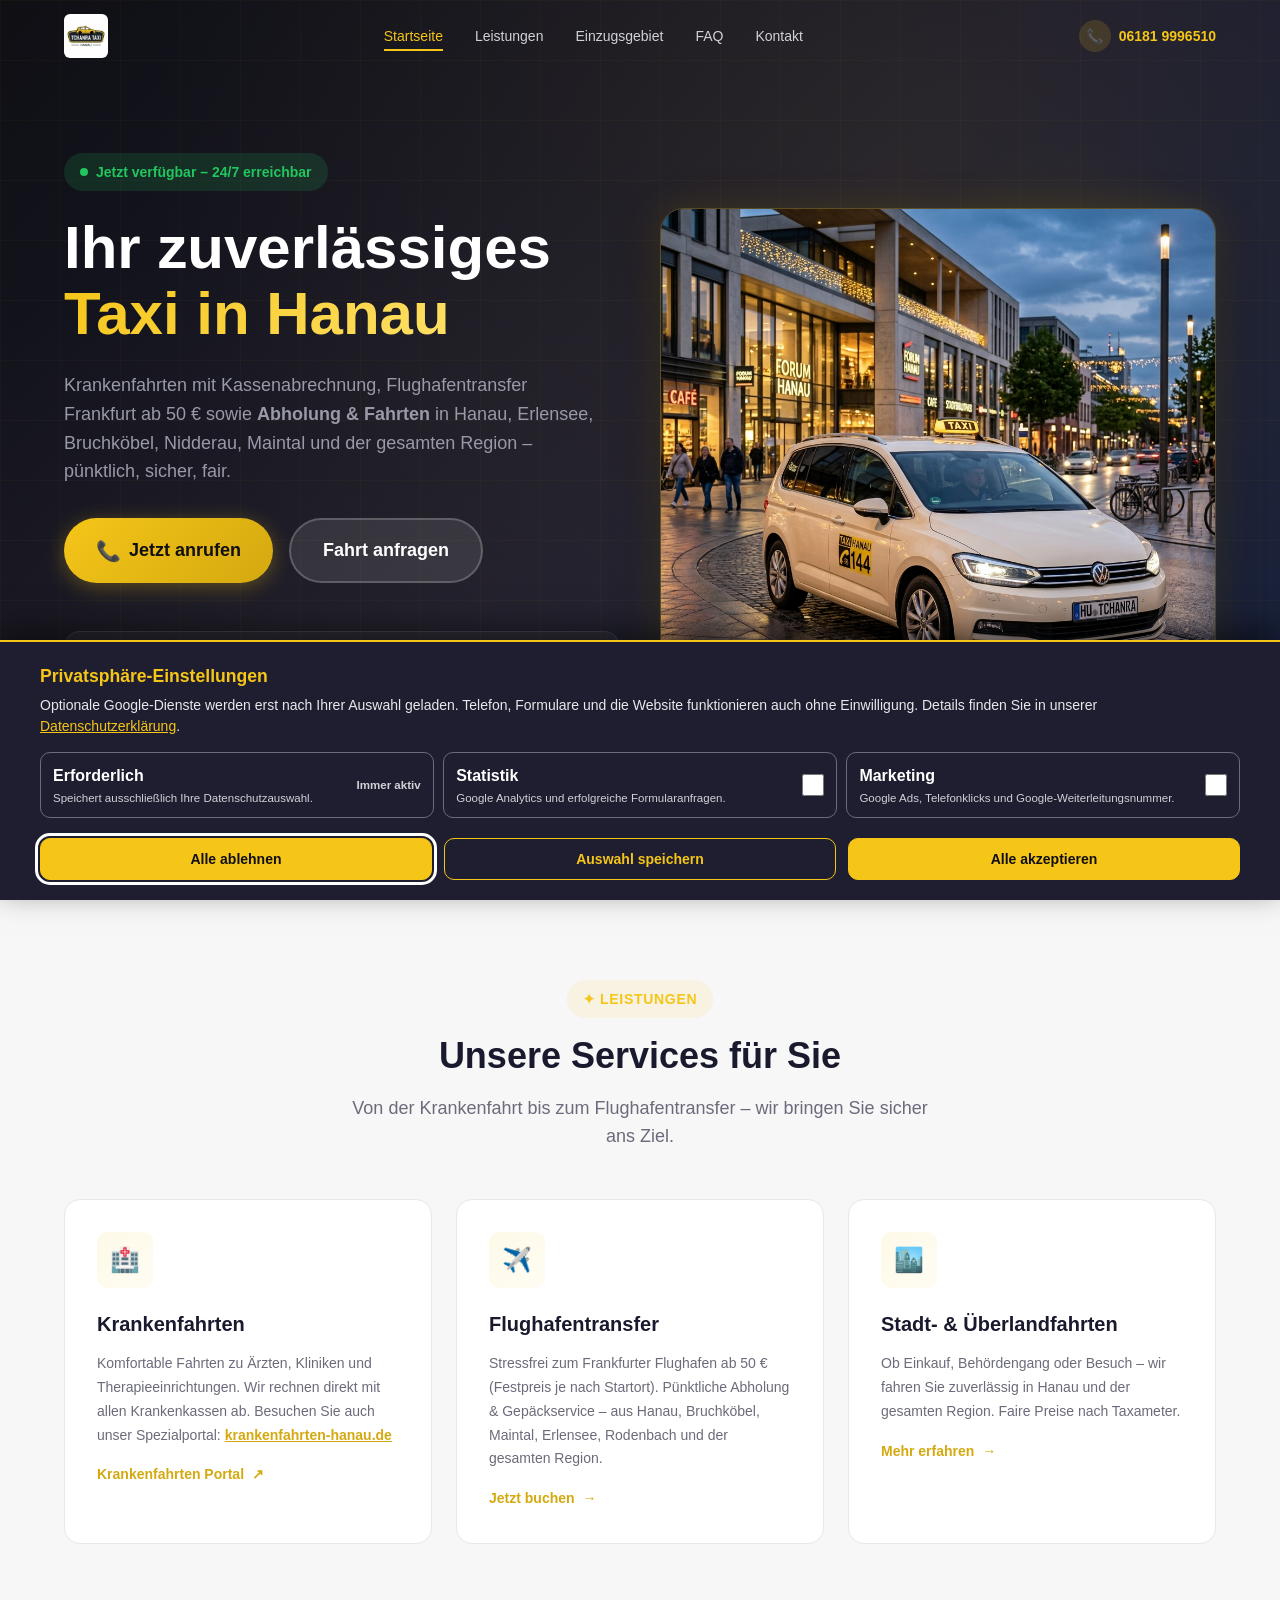
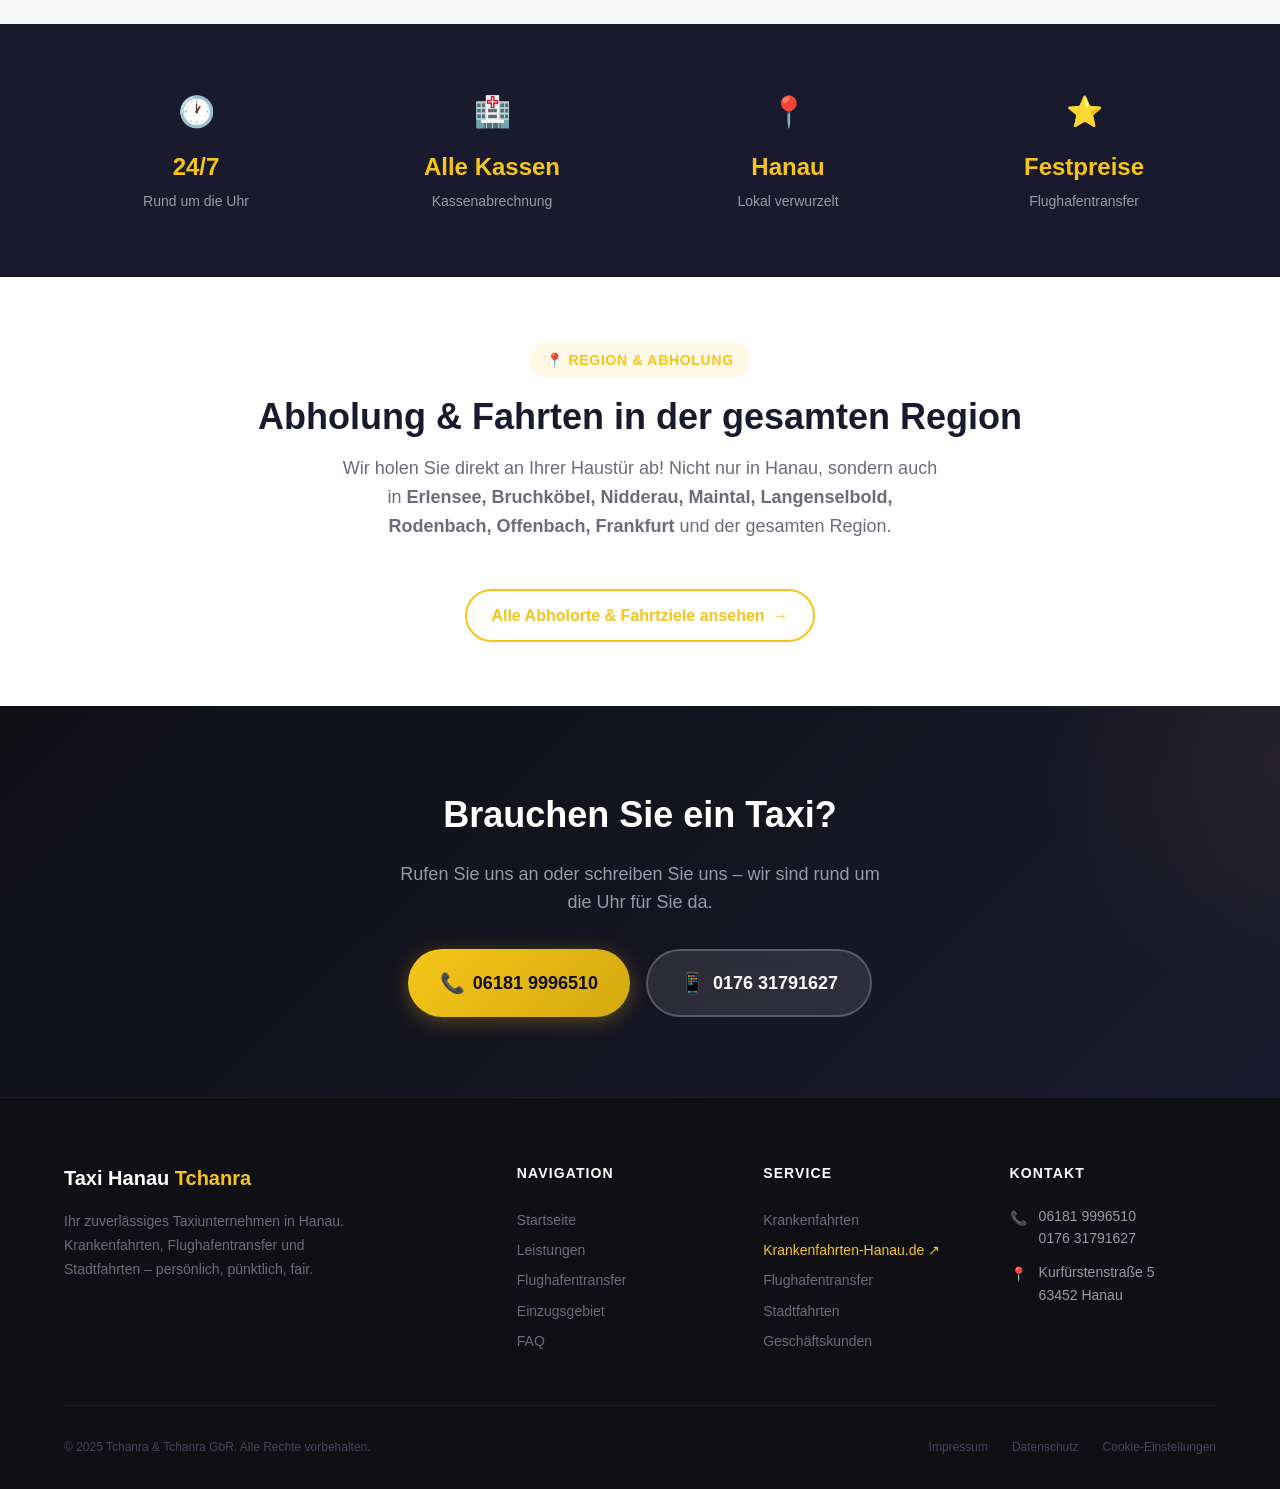
==== commit e6e30201: "Require consent before optional services" ====
--- a/index.html
+++ b/index.html
@@ -4,56 +4,7 @@
   <meta charset="UTF-8">
   <meta name="viewport" content="width=device-width, initial-scale=1.0">
 
-  <!-- Google Consent Mode v2 & Google Tag (gtag.js) -->
-  <script>
-    window.dataLayer = window.dataLayer || [];
-    function gtag(){dataLayer.push(arguments);}
-    gtag('consent', 'default', {
-      'ad_storage': 'denied',
-      'ad_user_data': 'denied',
-      'ad_personalization': 'denied',
-      'analytics_storage': 'denied',
-      'wait_for_update': 500
-    });
-  </script>
-  <script async src="https://www.googletagmanager.com/gtag/js?id=AW-11364909431"></script>
-  <script>
-    function updateGoogleForwardingNumber(formatted_number, mobile_number) {
-      if (!formatted_number || !mobile_number) return;
-
-      var applyForwardingNumber = function() {
-        var businessNumber = '06181 9996510';
-        var forwardingHref = 'tel:' + String(mobile_number).replace(/[^\d+]/g, '');
-
-        document.querySelectorAll('a[href="tel:+4961819996510"]').forEach(function(link) {
-          link.href = forwardingHref;
-
-          if (link.getAttribute('aria-label')) {
-            link.setAttribute('aria-label', link.getAttribute('aria-label').replace(businessNumber, formatted_number));
-          }
-
-          link.childNodes.forEach(function(node) {
-            if (node.textContent && node.textContent.indexOf(businessNumber) !== -1) {
-              node.textContent = node.textContent.replace(businessNumber, formatted_number);
-            }
-          });
-        });
-      };
-
-      if (document.readyState === 'loading') {
-        document.addEventListener('DOMContentLoaded', applyForwardingNumber, { once: true });
-      } else {
-        applyForwardingNumber();
-      }
-    }
-
-    gtag('js', new Date());
-    gtag('config', 'AW-11364909431');
-    gtag('config', 'AW-11364909431/d8SACOTQhpgdEPeCm6sq', {
-      'phone_conversion_number': '06181 9996510',
-      'phone_conversion_callback': updateGoogleForwardingNumber
-    });
-  </script>
+  <!-- Google-Dienste werden erst nach Einwilligung durch js/main.js geladen. -->
 
   <!-- SEO -->
   <title>Taxi Hanau Tchanra – Ihr zuverlässiges Taxi in Hanau | Krankenfahrten & Flughafentransfer</title>
--- a/css/style.css
+++ b/css/style.css
@@ -2389,6 +2389,11 @@
   margin-top: 0.4rem;
 }
 
+.autocomplete-hint > span {
+  flex: 1 1 320px;
+  line-height: 1.4;
+}
+
 .btn-optin-live {
   background: transparent;
   border: 1px dashed var(--color-gold);
@@ -2398,6 +2403,16 @@
   font-size: 0.7rem;
   cursor: pointer;
   transition: all 0.2s ease;
+}
+
+.btn-optin-live:focus-visible {
+  outline: 3px solid var(--color-white);
+  outline-offset: 2px;
+}
+
+.btn-optin-live:disabled {
+  cursor: default;
+  opacity: 1;
 }
 
 .btn-optin-live:hover {
@@ -2424,6 +2439,8 @@
   padding: 1.25rem 1.5rem;
   transition: bottom 0.4s cubic-bezier(0.16, 1, 0.3, 1);
   font-family: var(--font-family);
+  max-height: min(90vh, 680px);
+  overflow-y: auto;
 }
 
 .cookie-banner--visible {
@@ -2440,9 +2457,7 @@
 
 @media (min-width: 768px) {
   .cookie-banner__content {
-    flex-direction: row;
-    align-items: center;
-    justify-content: space-between;
+    gap: 1.25rem;
   }
 }
 
@@ -2465,13 +2480,70 @@
   text-decoration: underline;
 }
 
+.cookie-banner__choices {
+  display: grid;
+  grid-template-columns: repeat(3, minmax(0, 1fr));
+  gap: 0.6rem;
+  margin-top: 0.9rem;
+}
+
+.cookie-banner__choice {
+  min-height: 62px;
+  display: flex;
+  align-items: center;
+  justify-content: space-between;
+  gap: 0.75rem;
+  padding: 0.65rem 0.75rem;
+  border: 1px solid var(--color-gray-500);
+  border-radius: var(--radius-md);
+  color: var(--color-white);
+  cursor: pointer;
+}
+
+.cookie-banner__choice strong,
+.cookie-banner__choice small {
+  display: block;
+}
+
+.cookie-banner__choice small {
+  margin-top: 0.15rem;
+  color: var(--color-gray-300);
+  font-size: 0.72rem;
+  line-height: 1.35;
+}
+
+.cookie-banner__choice input {
+  width: 22px;
+  height: 22px;
+  flex: 0 0 22px;
+  accent-color: var(--color-gold);
+}
+
+.cookie-banner__choice:has(input:focus-visible) {
+  outline: 3px solid var(--color-gold);
+  outline-offset: 2px;
+}
+
+.cookie-banner__choice--essential {
+  cursor: default;
+}
+
+.cookie-banner__required {
+  flex-shrink: 0;
+  color: var(--color-gray-300);
+  font-size: 0.72rem;
+  font-weight: 700;
+}
+
 .cookie-banner__actions {
   display: flex;
+  flex-wrap: wrap;
   gap: 0.75rem;
-  flex-shrink: 0;
 }
 
 .cookie-banner__btn {
+  min-height: 42px;
+  flex: 1 1 170px;
   padding: 0.6rem 1.2rem;
   border-radius: var(--radius-md);
   font-size: var(--fs-sm);
@@ -2481,25 +2553,45 @@
   border: 1px solid transparent;
 }
 
-.cookie-banner__btn--accept {
+.cookie-banner__btn--choice {
   background: var(--color-gold);
   color: var(--color-black);
-}
-
-.cookie-banner__btn--accept:hover {
+  border-color: var(--color-gold);
+}
+
+.cookie-banner__btn--choice:hover {
   background: var(--color-gold-light);
   transform: translateY(-1px);
 }
 
-.cookie-banner__btn--deny {
+.cookie-banner__btn--save {
   background: transparent;
-  border-color: var(--color-gray-500);
-  color: var(--color-gray-200);
-}
-
-.cookie-banner__btn--deny:hover {
-  border-color: var(--color-gray-300);
-  background: rgba(255, 255, 255, 0.05);
+  border-color: var(--color-gold);
+  color: var(--color-gold);
+}
+
+.cookie-banner__btn--save:hover {
+  background: rgba(245, 197, 24, 0.1);
+}
+
+.cookie-banner__btn:focus-visible {
+  outline: 3px solid var(--color-white);
+  outline-offset: 2px;
+}
+
+@media (max-width: 767px) {
+  .cookie-banner__choices {
+    grid-template-columns: 1fr;
+  }
+
+  .cookie-banner__actions {
+    flex-direction: column;
+  }
+
+  .cookie-banner__btn {
+    flex-basis: auto;
+    width: 100%;
+  }
 }
 
 .footer__legal a[href="#cookie-settings"] {
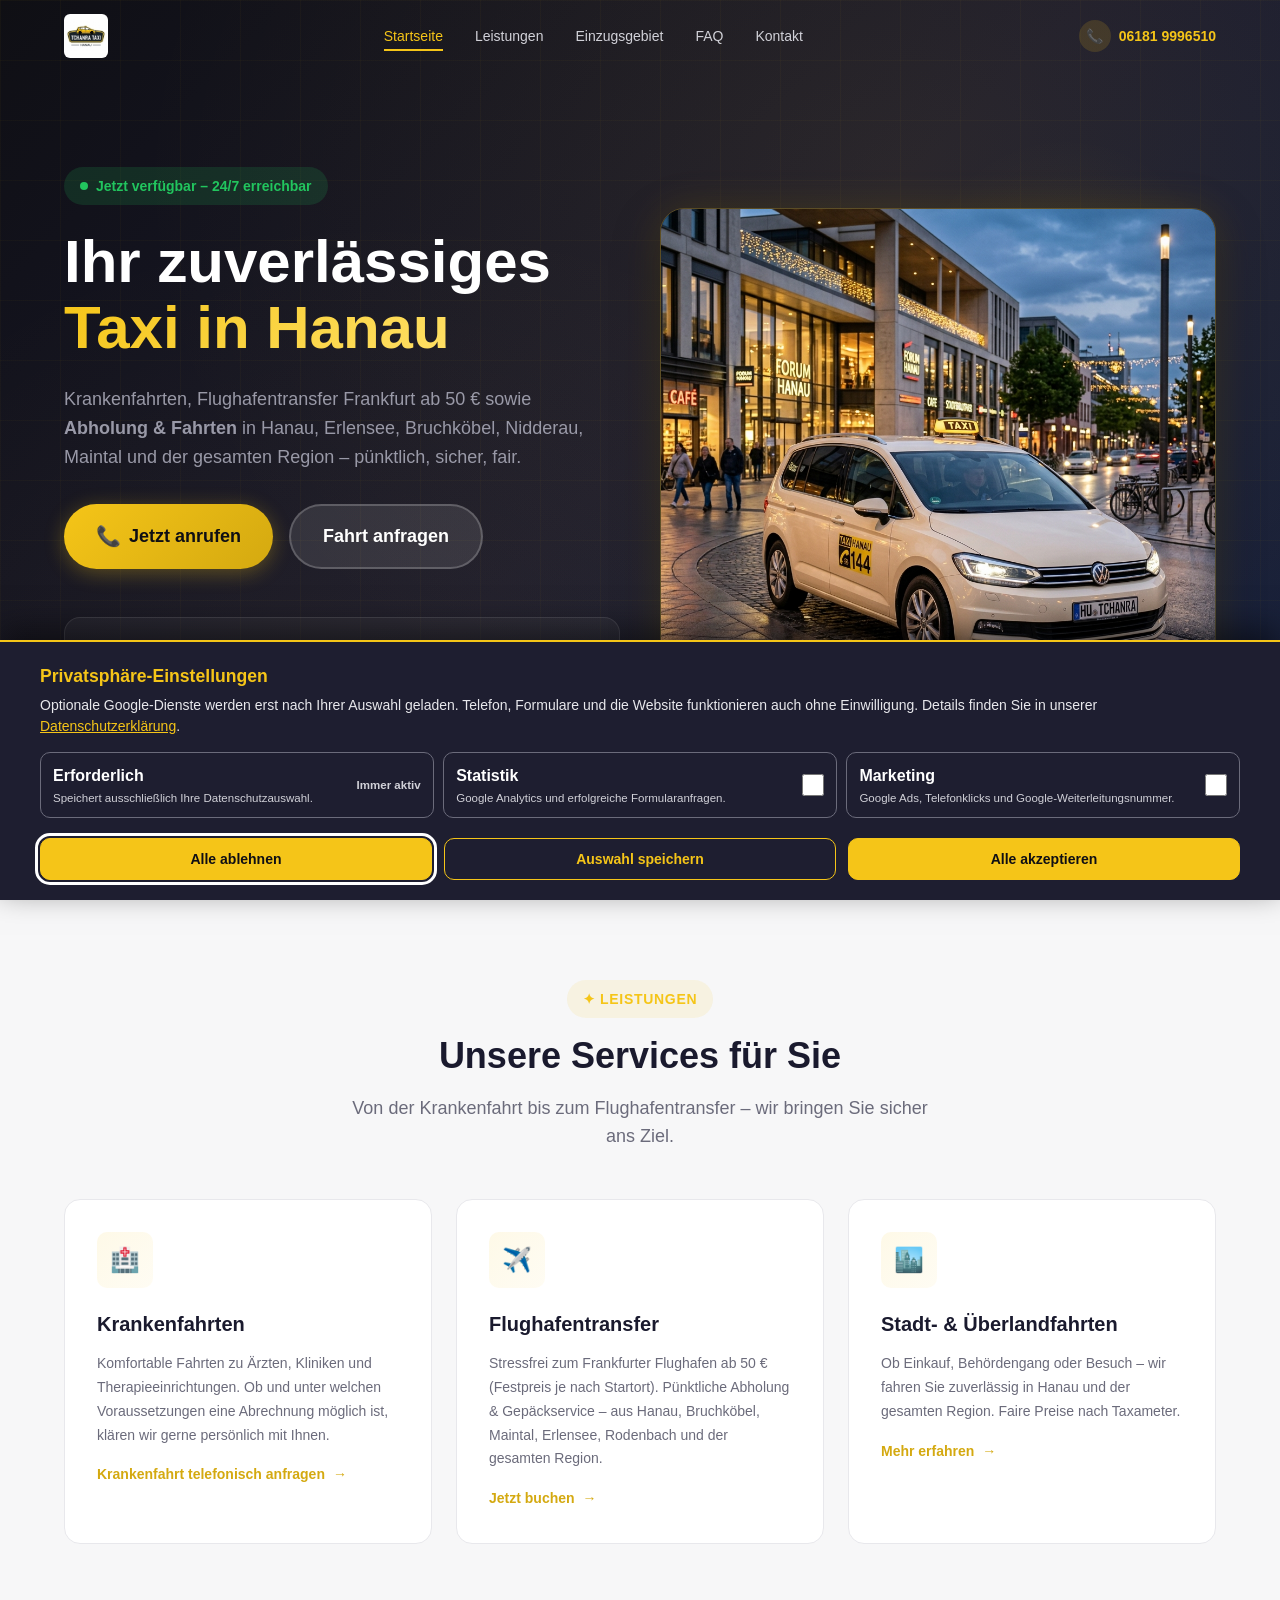
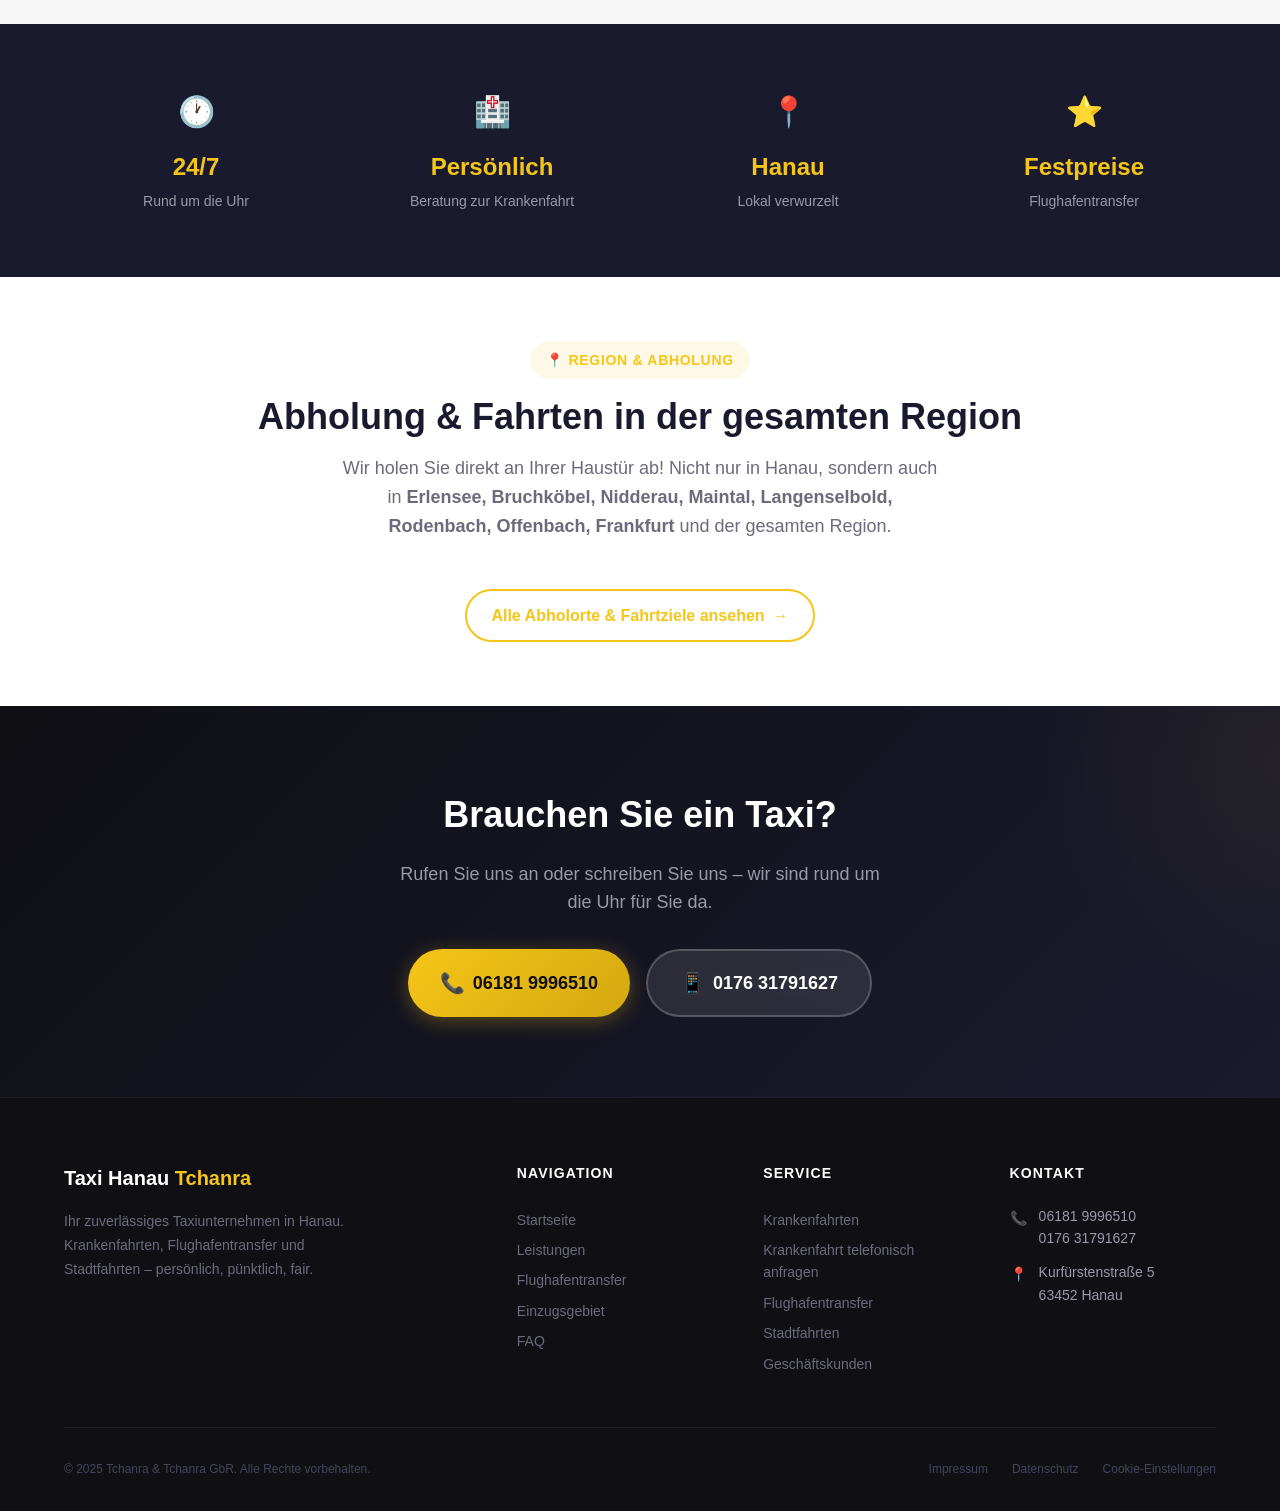
==== commit 99a08b49: "Consolidate health service links and clean URLs" ====
--- a/index.html
+++ b/index.html
@@ -8,7 +8,7 @@
 
   <!-- SEO -->
   <title>Taxi Hanau Tchanra – Ihr zuverlässiges Taxi in Hanau | Krankenfahrten & Flughafentransfer</title>
-  <meta name="description" content="Taxi Hanau Tchanra – Ihr Taxiunternehmen in Hanau. Krankenfahrten mit Kassenabrechnung, Flughafentransfer Frankfurt ab 50 €, Stadt- & Überlandfahrten. Jetzt anrufen: 06181 9996510">
+  <meta name="description" content="Taxi Hanau Tchanra – Ihr Taxiunternehmen in Hanau. Krankenfahrten, Flughafentransfer Frankfurt ab 50 €, Stadt- & Überlandfahrten. Jetzt anrufen: 06181 9996510">
   <meta name="keywords" content="Taxi Hanau, Taxi Hanau bestellen, Krankenfahrten Hanau, Flughafentransfer Hanau Frankfurt, Taxi Tchanra">
   <meta name="robots" content="index, follow">
   <link rel="canonical" href="https://hanau-taxi-tchanra.de/">
@@ -88,16 +88,16 @@
   <!-- ===== HEADER ===== -->
   <header class="header header--transparent" role="banner">
     <div class="container header__inner">
-      <a href="index.html" class="header__logo" aria-label="Taxi Hanau Tchanra – Startseite">
+      <a href="/" class="header__logo" aria-label="Taxi Hanau Tchanra – Startseite">
         <img src="images/logo.png" alt="Taxi Hanau Tchanra Logo" class="header__logo-img">
       </a>
 
       <nav class="header__nav" role="navigation" aria-label="Hauptnavigation">
-        <a href="index.html" class="header__nav-link header__nav-link--active">Startseite</a>
-        <a href="leistungen.html" class="header__nav-link">Leistungen</a>
-        <a href="einzugsgebiet.html" class="header__nav-link">Einzugsgebiet</a>
-        <a href="faq.html" class="header__nav-link">FAQ</a>
-        <a href="kontakt.html" class="header__nav-link">Kontakt</a>
+        <a href="/" class="header__nav-link header__nav-link--active">Startseite</a>
+        <a href="/leistungen" class="header__nav-link">Leistungen</a>
+        <a href="/einzugsgebiet" class="header__nav-link">Einzugsgebiet</a>
+        <a href="/faq" class="header__nav-link">FAQ</a>
+        <a href="/kontakt" class="header__nav-link">Kontakt</a>
       </nav>
 
       <a href="tel:+4961819996510" class="header__phone" data-tracking="phone-header" aria-label="Jetzt anrufen: 06181 9996510">
@@ -136,7 +136,7 @@
             </h1>
 
             <p class="hero__subtitle">
-              Krankenfahrten mit Kassenabrechnung, Flughafentransfer Frankfurt ab 50&nbsp;€ sowie 
+              Krankenfahrten, Flughafentransfer Frankfurt ab 50&nbsp;€ sowie
               <strong>Abholung &amp; Fahrten</strong> in Hanau, Erlensee, Bruchköbel, Nidderau, Maintal und der gesamten Region – pünktlich, sicher, fair.
             </p>
 
@@ -145,7 +145,7 @@
                 <span class="btn-icon" aria-hidden="true">📞</span>
                 Jetzt anrufen
               </a>
-              <a href="kontakt.html" class="btn btn-secondary btn-lg" data-tracking="cta-hero-contact" id="hero-cta-contact">
+              <a href="/kontakt" class="btn btn-secondary btn-lg" data-tracking="cta-hero-contact" id="hero-cta-contact">
                 Fahrt anfragen
               </a>
             </div>
@@ -171,8 +171,8 @@
                 <div class="hero__stat-label">Flughafen</div>
               </div>
               <div>
-                <div class="hero__stat-value">100%</div>
-                <div class="hero__stat-label">Kassenabr.</div>
+                <div class="hero__stat-value">Persönlich</div>
+                <div class="hero__stat-label">Beratung</div>
               </div>
             </div>
           </div>
@@ -201,12 +201,11 @@
             <div class="service-card__icon" aria-hidden="true">🏥</div>
             <h3 class="service-card__title">Krankenfahrten</h3>
             <p class="service-card__text">
-              Komfortable Fahrten zu Ärzten, Kliniken und Therapieeinrichtungen. 
-              Wir rechnen direkt mit allen Krankenkassen ab. 
-              Besuchen Sie auch unser Spezialportal: <a href="https://krankenfahrten-hanau.de/" target="_blank" rel="noopener noreferrer" style="color: var(--color-gold-dark); font-weight:600; text-decoration:underline;">krankenfahrten-hanau.de</a>
+              Komfortable Fahrten zu Ärzten, Kliniken und Therapieeinrichtungen. Ob und unter welchen
+              Voraussetzungen eine Abrechnung möglich ist, klären wir gerne persönlich mit Ihnen.
             </p>
-            <a href="https://krankenfahrten-hanau.de/" target="_blank" rel="noopener noreferrer" class="service-card__link">
-              Krankenfahrten Portal <span aria-hidden="true">↗</span>
+            <a href="tel:+4961819996510" class="service-card__link">
+              Krankenfahrt telefonisch anfragen <span aria-hidden="true">→</span>
             </a>
           </div>
 
@@ -218,7 +217,7 @@
               Stressfrei zum Frankfurter Flughafen ab 50&nbsp;€ (Festpreis je nach Startort). 
               Pünktliche Abholung &amp; Gepäckservice – aus Hanau, Bruchköbel, Maintal, Erlensee, Rodenbach und der gesamten Region.
             </p>
-            <a href="flughafentransfer.html" class="service-card__link">
+            <a href="/flughafentransfer" class="service-card__link">
               Jetzt buchen <span aria-hidden="true">→</span>
             </a>
           </div>
@@ -231,7 +230,7 @@
               Ob Einkauf, Behördengang oder Besuch – wir fahren Sie zuverlässig 
               in Hanau und der gesamten Region. Faire Preise nach Taxameter.
             </p>
-            <a href="leistungen.html#stadtfahrten" class="service-card__link">
+            <a href="/leistungen#stadtfahrten" class="service-card__link">
               Mehr erfahren <span aria-hidden="true">→</span>
             </a>
           </div>
@@ -250,8 +249,8 @@
           </div>
           <div class="trust__item reveal">
             <div class="trust__icon" aria-hidden="true">🏥</div>
-            <div class="trust__value">Alle Kassen</div>
-            <div class="trust__label">Kassenabrechnung</div>
+            <div class="trust__value">Persönlich</div>
+            <div class="trust__label">Beratung zur Krankenfahrt</div>
           </div>
           <div class="trust__item reveal">
             <div class="trust__icon" aria-hidden="true">📍</div>
@@ -277,7 +276,7 @@
           <strong>Erlensee, Bruchköbel, Nidderau, Maintal, Langenselbold, Rodenbach, Offenbach, Frankfurt</strong> 
           und der gesamten Region.
         </p>
-        <a href="einzugsgebiet.html" class="btn btn-outline reveal">
+        <a href="/einzugsgebiet" class="btn btn-outline reveal">
           Alle Abholorte &amp; Fahrtziele ansehen <span aria-hidden="true">→</span>
         </a>
       </div>
@@ -318,20 +317,20 @@
 
         <div>
           <h3 class="footer__heading">Navigation</h3>
-          <a href="index.html" class="footer__link">Startseite</a>
-          <a href="leistungen.html" class="footer__link">Leistungen</a>
-          <a href="flughafentransfer.html" class="footer__link">Flughafentransfer</a>
-          <a href="einzugsgebiet.html" class="footer__link">Einzugsgebiet</a>
-          <a href="faq.html" class="footer__link">FAQ</a>
+          <a href="/" class="footer__link">Startseite</a>
+          <a href="/leistungen" class="footer__link">Leistungen</a>
+          <a href="/flughafentransfer" class="footer__link">Flughafentransfer</a>
+          <a href="/einzugsgebiet" class="footer__link">Einzugsgebiet</a>
+          <a href="/faq" class="footer__link">FAQ</a>
         </div>
 
         <div>
           <h3 class="footer__heading">Service</h3>
-          <a href="leistungen.html#krankenfahrten" class="footer__link">Krankenfahrten</a>
-          <a href="https://krankenfahrten-hanau.de/" target="_blank" rel="noopener noreferrer" class="footer__link" style="color: var(--color-gold);">Krankenfahrten-Hanau.de ↗</a>
-          <a href="flughafentransfer.html" class="footer__link">Flughafentransfer</a>
-          <a href="leistungen.html#stadtfahrten" class="footer__link">Stadtfahrten</a>
-          <a href="leistungen.html#geschaeftskunden" class="footer__link">Geschäftskunden</a>
+          <a href="/leistungen#krankenfahrten" class="footer__link">Krankenfahrten</a>
+          <a href="tel:+4961819996510" class="footer__link">Krankenfahrt telefonisch anfragen</a>
+          <a href="/flughafentransfer" class="footer__link">Flughafentransfer</a>
+          <a href="/leistungen#stadtfahrten" class="footer__link">Stadtfahrten</a>
+          <a href="/leistungen#geschaeftskunden" class="footer__link">Geschäftskunden</a>
         </div>
 
         <div>
@@ -353,8 +352,8 @@
       <div class="footer__bottom">
         <p class="footer__copyright">&copy; 2025 Tchanra &amp; Tchanra GbR. Alle Rechte vorbehalten.</p>
         <div class="footer__legal">
-          <a href="kontakt.html#impressum">Impressum</a>
-          <a href="kontakt.html#datenschutz">Datenschutz</a>
+          <a href="/kontakt#impressum">Impressum</a>
+          <a href="/kontakt#datenschutz">Datenschutz</a>
           <a href="#cookie-settings" id="open-cookie-banner">Cookie-Einstellungen</a>
         </div>
       </div>
@@ -367,7 +366,7 @@
       <a href="tel:+4961819996510" class="mobile-cta__btn mobile-cta__btn--primary" data-tracking="mobile-sticky-call">
         📞 Anrufen
       </a>
-      <a href="kontakt.html" class="mobile-cta__btn mobile-cta__btn--secondary" data-tracking="mobile-sticky-contact">
+      <a href="/kontakt" class="mobile-cta__btn mobile-cta__btn--secondary" data-tracking="mobile-sticky-contact">
         ✉️ Nachricht
       </a>
     </div>
